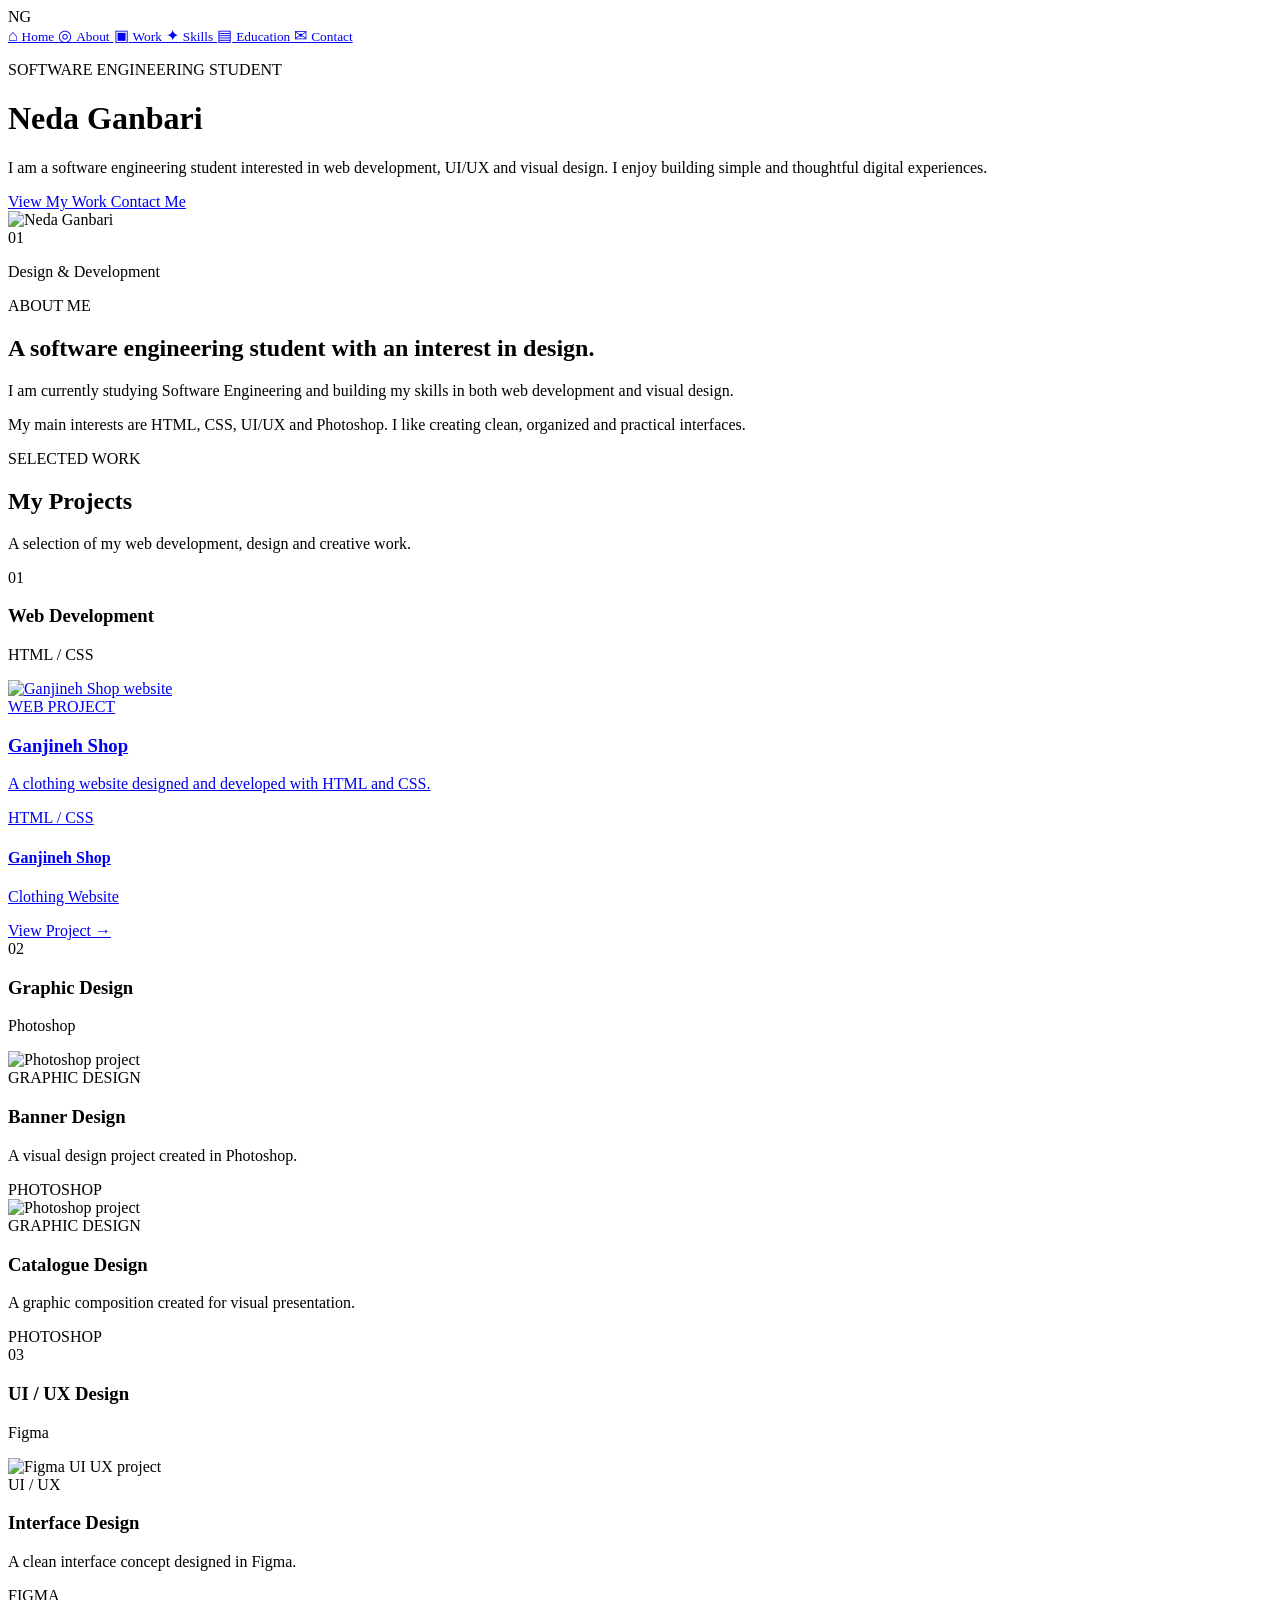
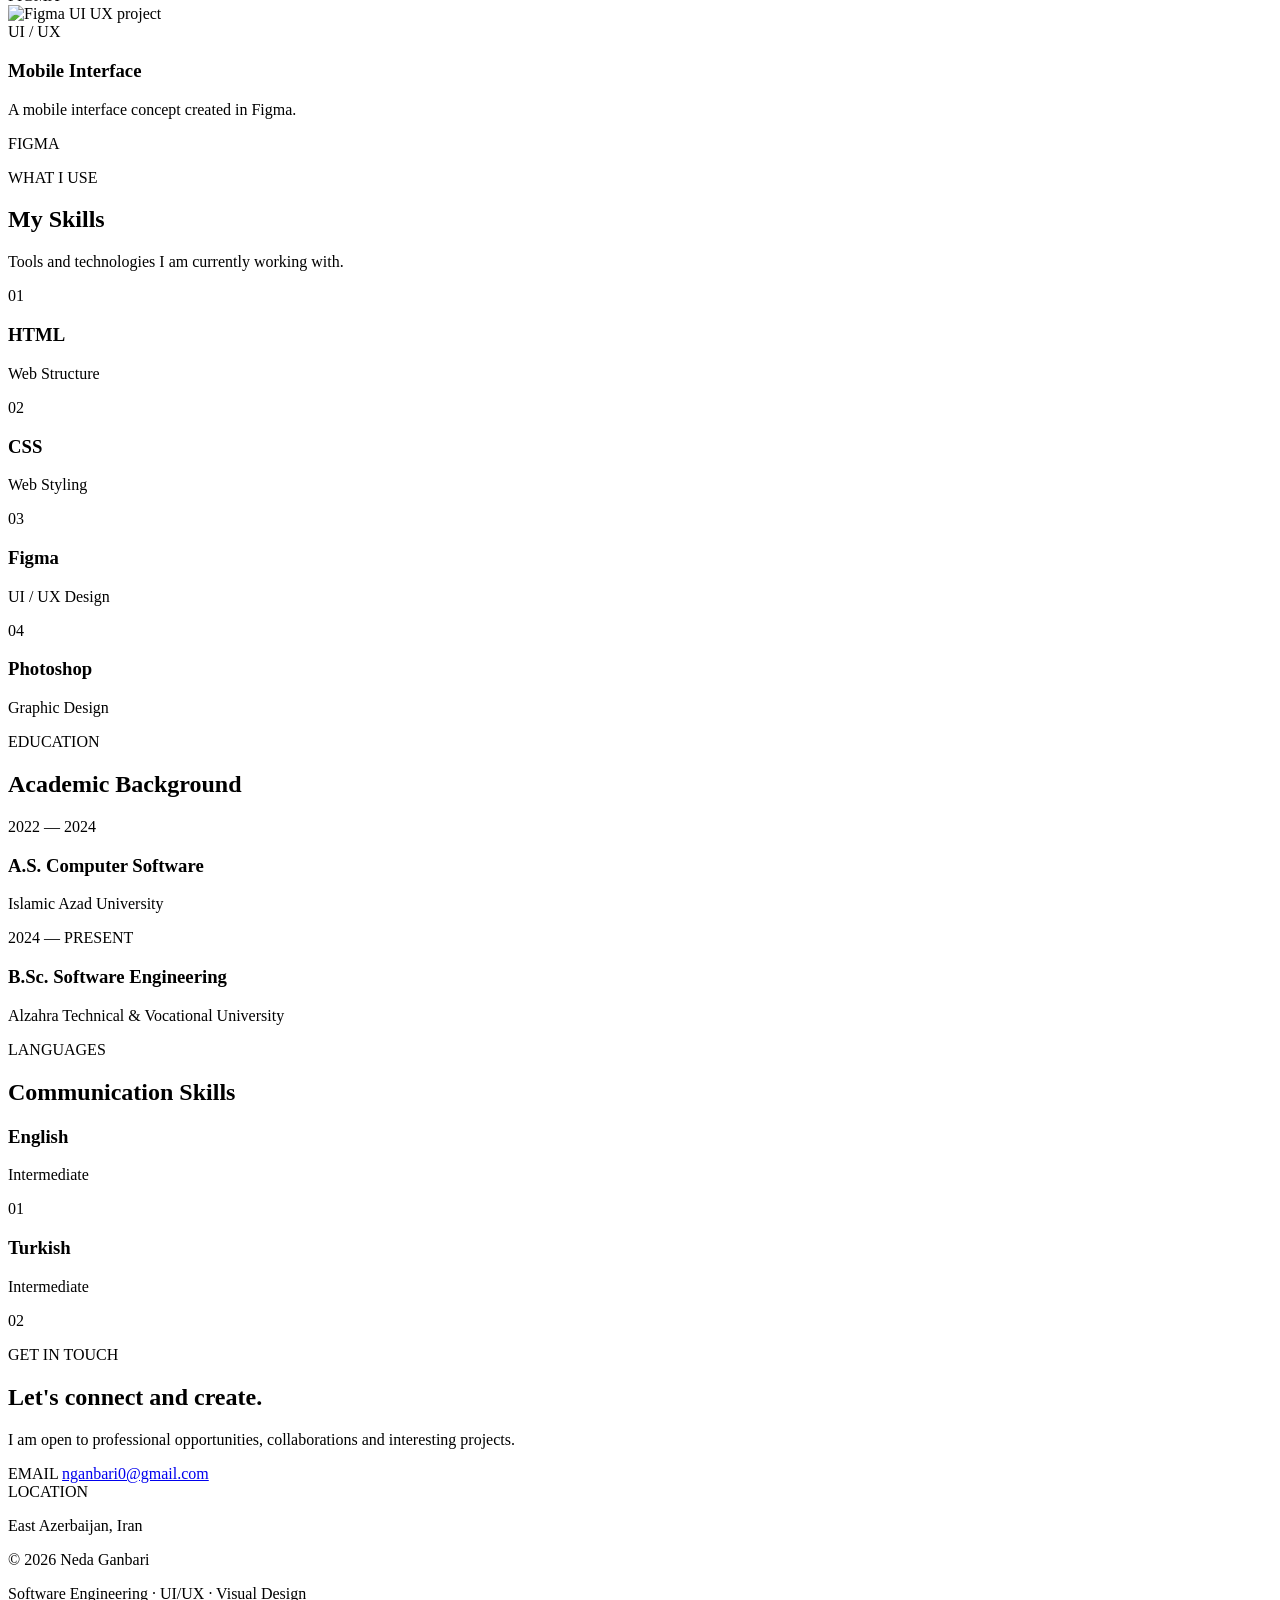
==== index.html @ 1ebd5921 "Add files via upload" ====
<!DOCTYPE html>
<html lang="en">

<head>
    <meta charset="UTF-8">
    <meta name="viewport" content="width=device-width, initial-scale=1.0">

    <title>Neda Ganbari | Portfolio</title>

    <link rel="stylesheet" href="../assets/css/style.css">
</head>


<body>


    <!-- SIDEBAR -->

    <div class="sidebar">

        <div class="logo">
            NG
        </div>

        <div class="sidebar-links">

            <a href="#home" class="side-link">
                <span>⌂</span>
                <small>Home</small>
            </a>

            <a href="#about" class="side-link">
                <span>◎</span>
                <small>About</small>
            </a>

            <a href="#work" class="side-link">
                <span>▣</span>
                <small>Work</small>
            </a>

            <a href="#skills" class="side-link">
                <span>✦</span>
                <small>Skills</small>
            </a>

            <a href="#education" class="side-link">
                <span>▤</span>
                <small>Education</small>
            </a>

            <a href="#contact" class="side-link">
                <span>✉</span>
                <small>Contact</small>
            </a>

        </div>

    </div>



    <!-- MAIN CONTAINER -->

    <div class="container">


        <!-- HOME -->

        <div class="home" id="home">

            <div class="home-text">

                <p class="eyebrow">
                    SOFTWARE ENGINEERING STUDENT
                </p>

                <h1>
                    Neda
                    <span>Ganbari</span>
                </h1>

                <p class="home-description">
                    I am a software engineering student interested
                    in web development, UI/UX and visual design.
                    I enjoy building simple and thoughtful digital
                    experiences.
                </p>

                <div class="home-buttons">

                    <a href="#work" class="button primary-button">
                        View My Work
                    </a>

                    <a href="#contact" class="button secondary-button">
                        Contact Me
                    </a>

                </div>

            </div>


            <div class="home-image">

                <div class="image-frame">

                    <img src="../assets/image/profile.jpg" alt="Neda Ganbari">

                </div>

                <div class="image-caption">
                    <span>01</span>
                    <p>Design & Development</p>
                </div>

            </div>

        </div>



        <!-- ABOUT -->

        <div class="about" id="about">

            <div class="small-title">
                ABOUT ME
            </div>

            <div class="about-content">

                <h2>
                    A software engineering student
                    with an interest in
                    <span>design.</span>
                </h2>

                <div class="about-text">

                    <p>
                        I am currently studying Software Engineering
                        and building my skills in both web development
                        and visual design.
                    </p>

                    <p>
                        My main interests are HTML, CSS, UI/UX
                        and Photoshop. I like creating clean,
                        organized and practical interfaces.
                    </p>

                </div>

            </div>

        </div>



        <!-- WORK -->

        <div class="work" id="work">

            <div class="section-heading">

                <div>
                    <p class="eyebrow">
                        SELECTED WORK
                    </p>

                    <h2>
                        My <span>Projects</span>
                    </h2>
                </div>

                <p class="heading-description">
                    A selection of my web development,
                    design and creative work.
                </p>

            </div>



            <!-- WEB DEVELOPMENT -->

            <div class="work-category">

                <div class="category-title">

                    <span>01</span>

                    <div>
                        <h3>Web Development</h3>
                        <p>HTML / CSS</p>
                    </div>

                </div>


                <div class="projects-grid">


                    <!-- GANJINEH -->

                    <a href="../assets/projects/Ganjine/html/Login.html" target="_blank" class="project-card featured-project">

                        <div class="project-image">

                            <img src="../assets/image/ganjineh.jpg" alt="Ganjineh Shop website">

                            <div class="project-hover">

                                <span class="project-number">
                                    WEB PROJECT
                                </span>

                                <h3>
                                    Ganjineh Shop
                                </h3>

                                <p>
                                    A clothing website designed
                                    and developed with HTML and CSS.
                                </p>

                                <span class="project-tools">
                                    HTML / CSS
                                </span>

                            </div>

                        </div>


                        <div class="project-bottom">

                            <div>

                                <h4>
                                    Ganjineh Shop
                                </h4>

                                <p>
                                    Clothing Website
                                </p>

                            </div>

                            <span class="view-project">
                                View Project →
                            </span>

                        </div>

                    </a>


                </div>

            </div>



            <!-- PHOTOSHOP -->

            <div class="work-category">

                <div class="category-title">

                    <span>02</span>

                    <div>
                        <h3>Graphic Design</h3>
                        <p>Photoshop</p>
                    </div>

                </div>


                <div class="projects-grid two-columns">


                    <!-- PHOTOSHOP PROJECT 1 -->

                    <div class="project-card">

                        <div class="project-image">

                            <img src="../assets/image/photoshop-1.jpg" alt="Photoshop project">

                            <div class="project-hover">

                                <span class="project-number">
                                    GRAPHIC DESIGN
                                </span>

                                <h3>
                                    Banner Design
                                </h3>

                                <p>
                                    A visual design project
                                    created in Photoshop.
                                </p>

                                <span class="project-tools">
                                    PHOTOSHOP
                                </span>

                            </div>

                        </div>

                    </div>



                    <!-- PHOTOSHOP PROJECT 2 -->

                    <div class="project-card">

                        <div class="project-image">

                            <img src="../assets/image/photoshop-2.jpg" alt="Photoshop project">

                            <div class="project-hover">

                                <span class="project-number">
                                    GRAPHIC DESIGN
                                </span>

                                <h3>
                                    Catalogue Design
                                </h3>

                                <p>
                                    A graphic composition
                                    created for visual presentation.
                                </p>

                                <span class="project-tools">
                                    PHOTOSHOP
                                </span>

                            </div>

                        </div>

                    </div>


                </div>

            </div>



            <!-- FIGMA -->

            <div class="work-category">

                <div class="category-title">

                    <span>03</span>

                    <div>
                        <h3>UI / UX Design</h3>
                        <p>Figma</p>
                    </div>

                </div>


                <div class="projects-grid two-columns">


                    <!-- FIGMA PROJECT 1 -->

                    <div class="project-card">

                        <div class="project-image">

                            <img src="../assets/image/figma-2.jpg" alt="Figma UI UX project">

                            <div class="project-hover">

                                <span class="project-number">
                                    UI / UX
                                </span>

                                <h3>
                                    Interface Design
                                </h3>

                                <p>
                                    A clean interface concept
                                    designed in Figma.
                                </p>

                                <span class="project-tools">
                                    FIGMA
                                </span>

                            </div>

                        </div>

                    </div>



                    <!-- FIGMA PROJECT 2 -->

                    <div class="project-card">

                        <div class="project-image">

                            <img src="../assets/image/figma-1.jpg" alt="Figma UI UX project">

                            <div class="project-hover">

                                <span class="project-number">
                                    UI / UX
                                </span>

                                <h3>
                                    Mobile Interface
                                </h3>

                                <p>
                                    A mobile interface concept
                                    created in Figma.
                                </p>

                                <span class="project-tools">
                                    FIGMA
                                </span>

                            </div>

                        </div>

                    </div>


                </div>

            </div>

        </div>



        <!-- SKILLS -->

        <div class="skills" id="skills">

            <div class="section-heading">

                <div>

                    <p class="eyebrow">
                        WHAT I USE
                    </p>

                    <h2>
                        My <span>Skills</span>
                    </h2>

                </div>

                <p class="heading-description">
                    Tools and technologies I am currently
                    working with.
                </p>

            </div>


            <div class="skills-list">

                <div class="skill-item">
                    <span>01</span>
                    <h3>HTML</h3>
                    <p>Web Structure</p>
                </div>

                <div class="skill-item">
                    <span>02</span>
                    <h3>CSS</h3>
                    <p>Web Styling</p>
                </div>

                <div class="skill-item">
                    <span>03</span>
                    <h3>Figma</h3>
                    <p>UI / UX Design</p>
                </div>

                <div class="skill-item">
                    <span>04</span>
                    <h3>Photoshop</h3>
                    <p>Graphic Design</p>
                </div>

            </div>

        </div>



        <!-- EDUCATION -->

        <div class="education" id="education">

            <div class="section-heading">

                <div>

                    <p class="eyebrow">
                        EDUCATION
                    </p>

                    <h2>
                        Academic <span>Background</span>
                    </h2>

                </div>

            </div>


            <div class="education-list">


                <div class="education-item">

                    <div class="education-year">
                        2022 — 2024
                    </div>

                    <div class="education-info">

                        <h3>
                            A.S. Computer Software
                        </h3>

                        <p>
                            Islamic Azad University
                        </p>

                    </div>

                </div>



                <div class="education-item">

                    <div class="education-year">
                        2024 — PRESENT
                    </div>

                    <div class="education-info">

                        <h3>
                            B.Sc. Software Engineering
                        </h3>

                        <p>
                            Alzahra Technical & Vocational University
                        </p>

                    </div>

                </div>


            </div>

        </div>



        <!-- LANGUAGES -->

        <div class="languages">

            <div class="section-heading">

                <div>

                    <p class="eyebrow">
                        LANGUAGES
                    </p>

                    <h2>
                        Communication <span>Skills</span>
                    </h2>

                </div>

            </div>


            <div class="language-list">

                <div class="language-item">

                    <div>
                        <h3>English</h3>
                        <p>Intermediate</p>
                    </div>

                    <span>01</span>

                </div>


                <div class="language-item">

                    <div>
                        <h3>Turkish</h3>
                        <p>Intermediate</p>
                    </div>

                    <span>02</span>

                </div>

            </div>

        </div>



        <!-- CONTACT -->

        <div class="contact" id="contact">

            <div class="contact-left">

                <p class="eyebrow">
                    GET IN TOUCH
                </p>

                <h2>
                    Let's connect and
                    <span>create.</span>
                </h2>

                <p>
                    I am open to professional opportunities,
                    collaborations and interesting projects.
                </p>

            </div>


            <div class="contact-right">

                <div class="contact-item">

                    <span>EMAIL</span>

                    <a href="mailto:nganbari0@gmail.com">
                        nganbari0@gmail.com
                    </a>

                </div>


                <div class="contact-item">

                    <span>LOCATION</span>

                    <p>
                        East Azerbaijan, Iran
                    </p>

                </div>

            </div>

        </div>



        <!-- FOOTER -->

        <div class="footer">

            <p>
                © 2026 Neda Ganbari
            </p>

            <p>
                Software Engineering · UI/UX · Visual Design
            </p>

        </div>


    </div>


</body>

</html>
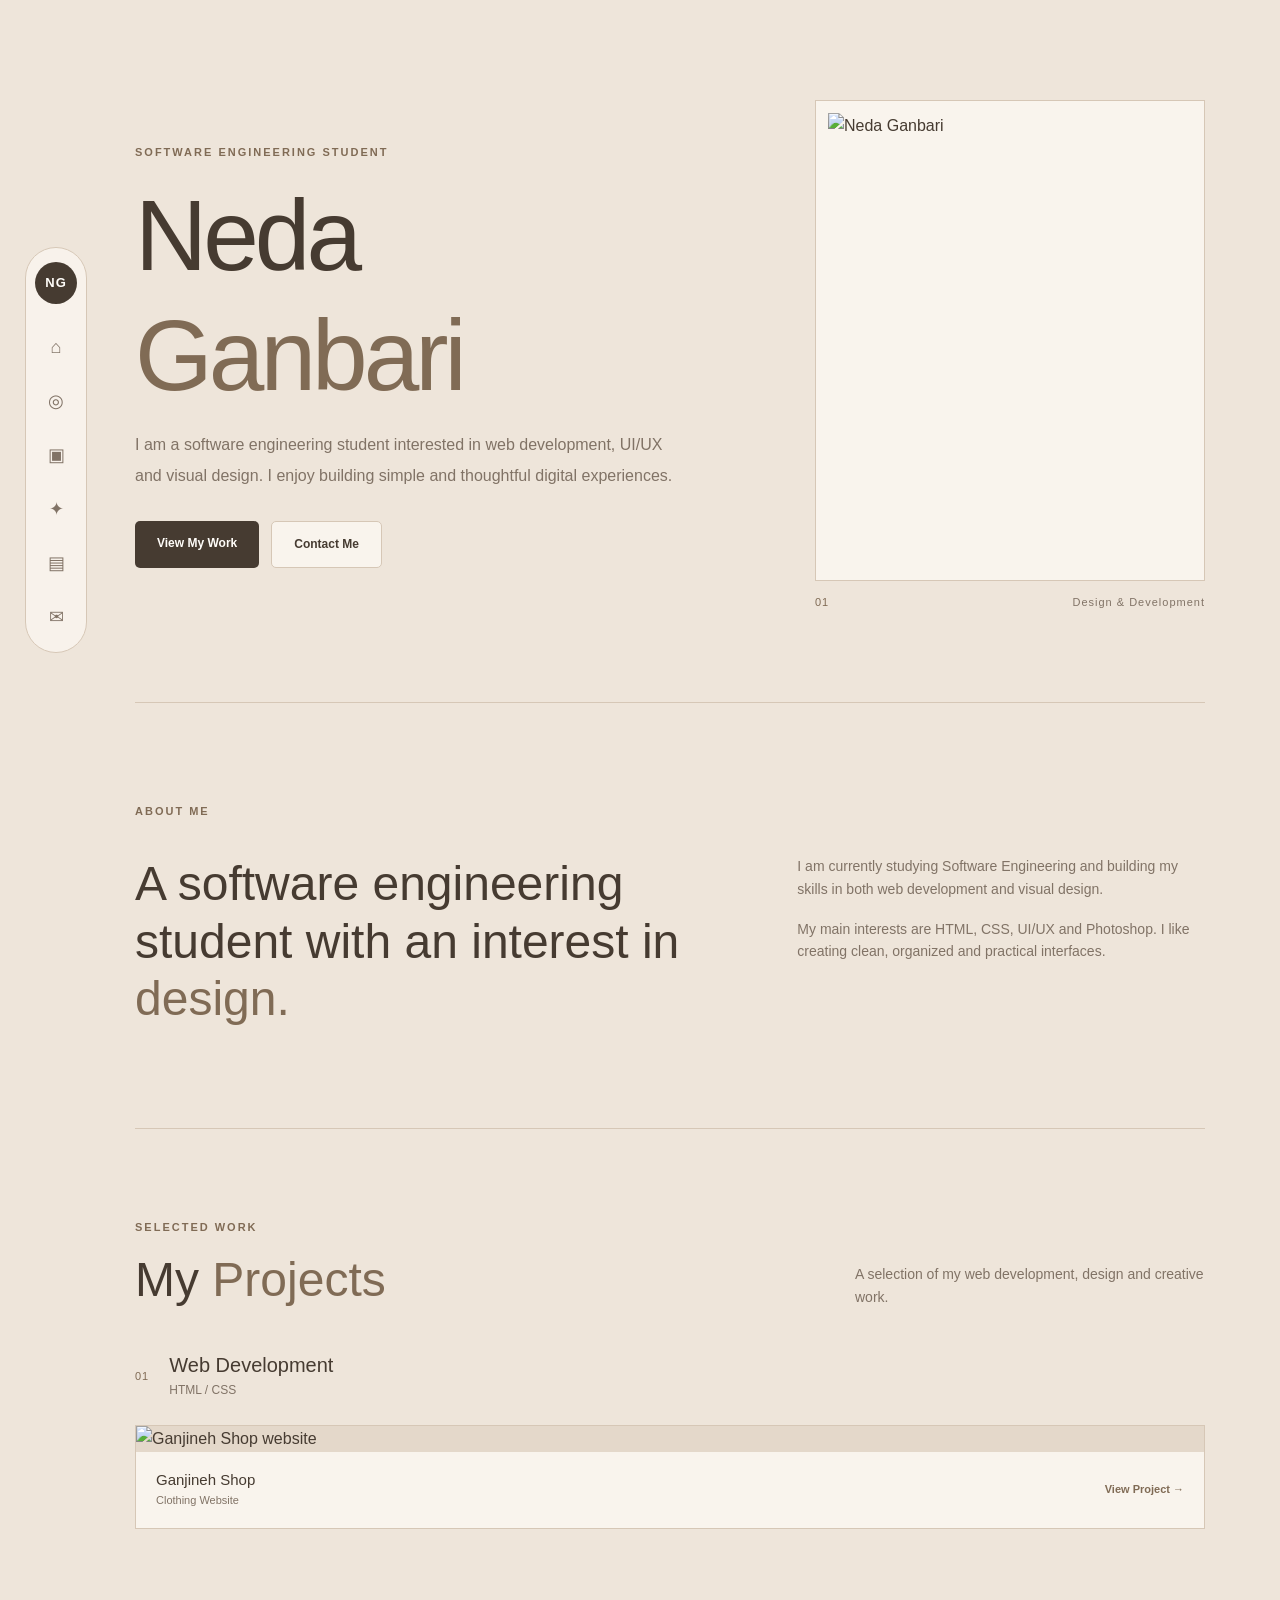
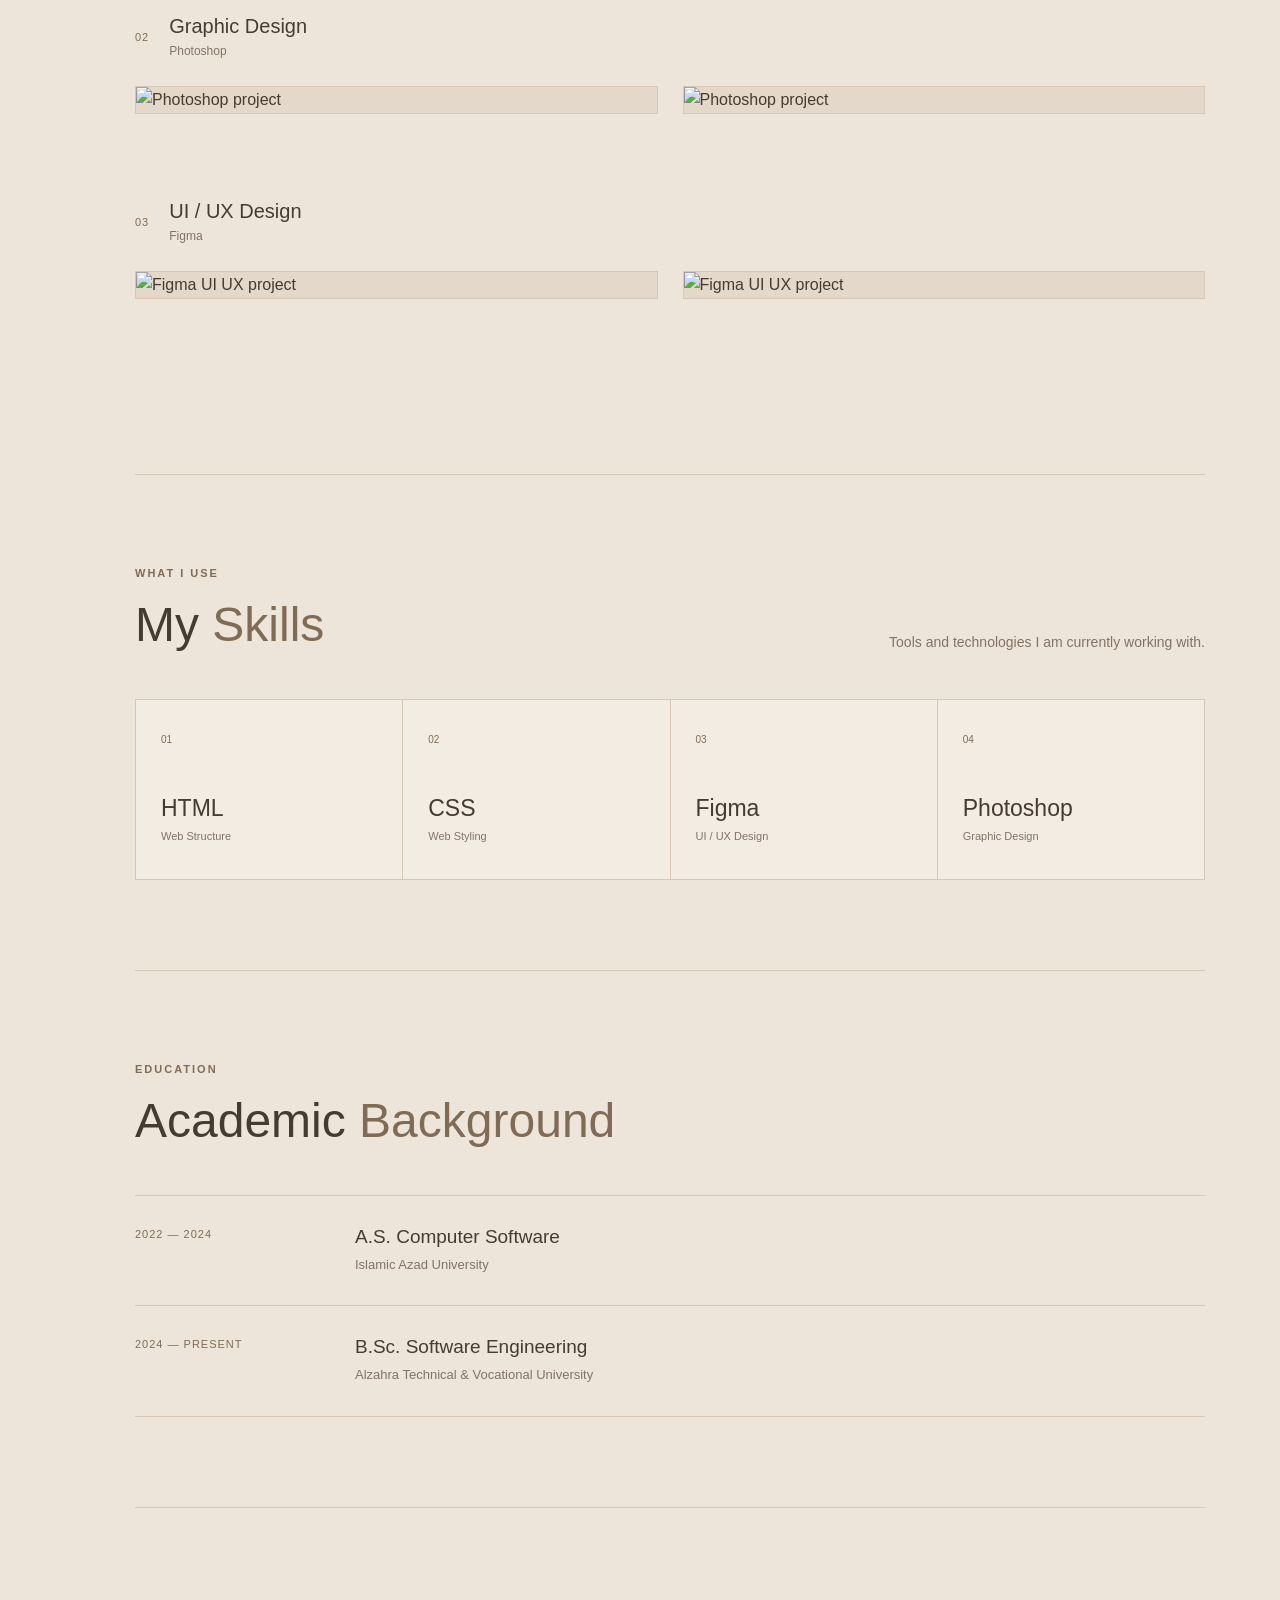
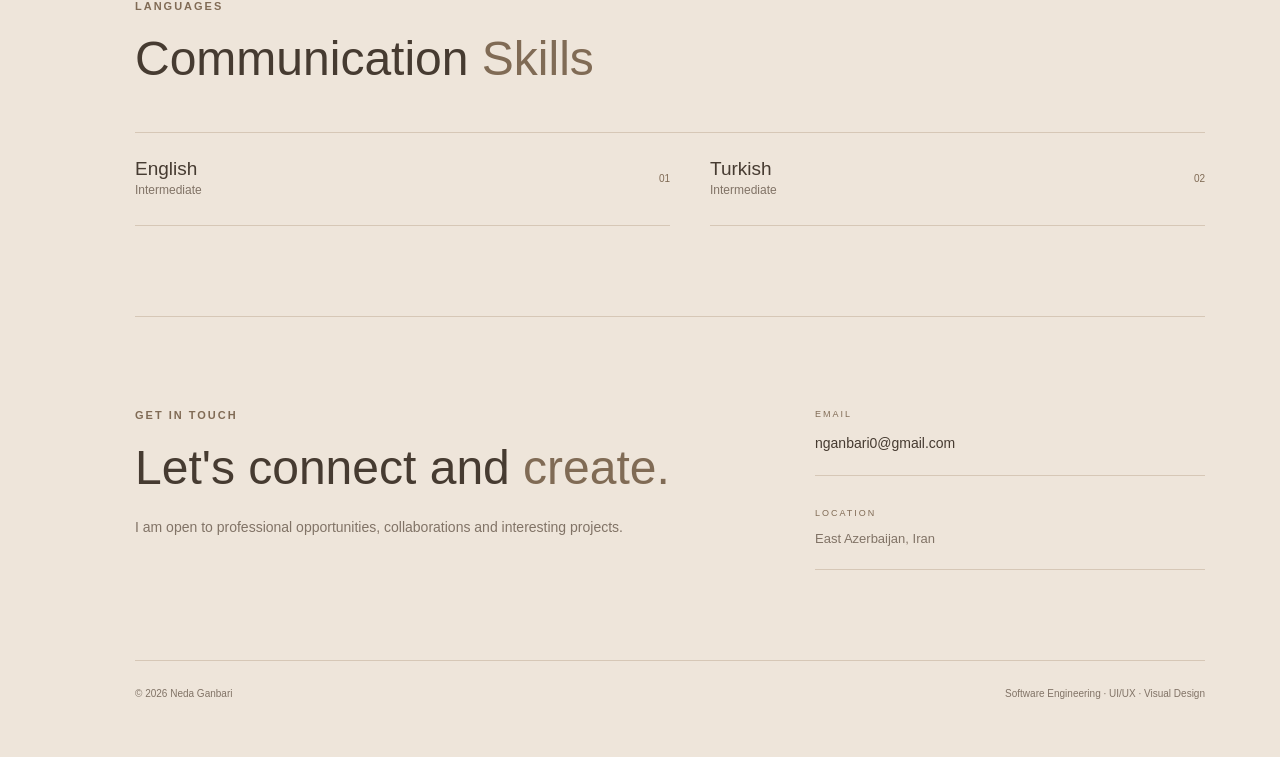
==== commit c08d9401: "Update index.html" ====
--- a/index.html
+++ b/index.html
@@ -7,7 +7,7 @@
 
     <title>Neda Ganbari | Portfolio</title>
 
-    <link rel="stylesheet" href="../assets/css/style.css">
+    <link rel="stylesheet" href="style.css">
 </head>
 
 
@@ -709,4 +709,4 @@
 
 </body>
 
-</html>+</html>
--- a/style.css
+++ b/style.css
@@ -0,0 +1,1601 @@
+/* =========================================
+   RESET
+========================================= */
+
+* {
+    margin: 0;
+    padding: 0;
+    box-sizing: border-box;
+}
+
+
+html {
+    scroll-behavior: smooth;
+}
+
+
+body {
+    background: #eee5da;
+    color: #463b31;
+    font-family: Arial, Helvetica, sans-serif;
+    line-height: 1.6;
+}
+
+
+img {
+    max-width: 100%;
+    display: block;
+}
+
+
+a {
+    text-decoration: none;
+    color: inherit;
+}
+
+
+/* =========================================
+   VARIABLES
+========================================= */
+
+:root {
+
+    --background: #eee5da;
+
+    --background-light: #f7f1e9;
+
+    --card: #f9f4ed;
+
+    --card-dark: #e4d8ca;
+
+    --border: #d6c7b6;
+
+    --text: #463b31;
+
+    --text-light: #817366;
+
+    --accent: #a58d73;
+
+    --accent-dark: #806b55;
+
+    --white: #fffdf9;
+
+}
+
+
+/* =========================================
+   SIDEBAR
+========================================= */
+
+.sidebar {
+
+    position: fixed;
+
+    left: 25px;
+    top: 50%;
+
+    transform: translateY(-50%);
+
+    width: 62px;
+
+    padding: 14px 8px;
+
+    background: rgba(249, 244, 237, 0.92);
+
+    border: 1px solid var(--border);
+
+    border-radius: 32px;
+
+    z-index: 1000;
+
+    display: flex;
+    flex-direction: column;
+    align-items: center;
+
+    gap: 22px;
+
+}
+
+
+.logo {
+
+    width: 42px;
+    height: 42px;
+
+    border-radius: 50%;
+
+    background: var(--text);
+
+    color: var(--white);
+
+    display: flex;
+    align-items: center;
+    justify-content: center;
+
+    font-size: 13px;
+    font-weight: bold;
+
+    letter-spacing: 1px;
+}
+
+
+.sidebar-links {
+
+    display: flex;
+
+    flex-direction: column;
+
+    align-items: center;
+
+    gap: 12px;
+
+}
+
+
+.side-link {
+
+    width: 42px;
+    height: 42px;
+
+    border-radius: 50%;
+
+    display: flex;
+
+    align-items: center;
+    justify-content: center;
+
+    position: relative;
+
+    color: var(--text-light);
+
+    transition:
+        background 0.25s ease,
+        color 0.25s ease,
+        transform 0.25s ease;
+
+}
+
+
+.side-link span {
+
+    font-size: 18px;
+
+}
+
+
+.side-link small {
+
+    position: absolute;
+
+    left: 55px;
+
+    background: var(--text);
+
+    color: var(--white);
+
+    padding: 5px 9px;
+
+    border-radius: 5px;
+
+    font-size: 10px;
+
+    opacity: 0;
+
+    visibility: hidden;
+
+    transform: translateX(-5px);
+
+    transition: 0.25s ease;
+
+    white-space: nowrap;
+
+}
+
+
+.side-link:hover {
+
+    background: var(--text);
+
+    color: var(--white);
+
+    transform: translateY(-2px);
+
+}
+
+
+.side-link:hover small {
+
+    opacity: 1;
+
+    visibility: visible;
+
+    transform: translateX(0);
+
+}
+
+
+/* =========================================
+   MAIN CONTAINER
+========================================= */
+
+.container {
+
+    width: min(1180px, calc(100% - 150px));
+
+    margin-left: 110px;
+    margin-right: auto;
+
+    padding: 50px 30px 30px;
+
+}
+
+
+/* =========================================
+   COMMON
+========================================= */
+
+.eyebrow {
+
+    color: var(--accent-dark);
+
+    font-size: 11px;
+
+    font-weight: bold;
+
+    letter-spacing: 2px;
+
+    margin-bottom: 14px;
+
+}
+
+
+.small-title {
+
+    color: var(--accent-dark);
+
+    font-size: 11px;
+
+    font-weight: bold;
+
+    letter-spacing: 2px;
+
+}
+
+
+h1,
+h2,
+h3,
+h4 {
+
+    line-height: 1.2;
+
+}
+
+
+h2 {
+
+    font-size: clamp(30px, 4vw, 48px);
+
+    font-weight: 500;
+
+}
+
+
+h2 span {
+
+    color: var(--accent-dark);
+
+}
+
+
+.section-heading {
+
+    display: flex;
+
+    justify-content: space-between;
+
+    align-items: end;
+
+    gap: 40px;
+
+    margin-bottom: 45px;
+
+}
+
+
+.heading-description {
+
+    max-width: 350px;
+
+    color: var(--text-light);
+
+    font-size: 14px;
+
+}
+
+
+/* =========================================
+   HOME
+========================================= */
+
+.home {
+
+    min-height: 650px;
+
+    display: grid;
+
+    grid-template-columns: 1.15fr 0.85fr;
+
+    align-items: center;
+
+    gap: 70px;
+
+    padding: 50px 0 90px;
+
+}
+
+
+.home-text {
+
+    max-width: 650px;
+
+}
+
+
+.home h1 {
+
+    font-size: clamp(55px, 8vw, 100px);
+
+    font-weight: 500;
+
+    letter-spacing: -4px;
+
+    margin-bottom: 15px;
+
+}
+
+
+.home h1 span {
+
+    display: block;
+
+    color: var(--accent-dark);
+
+}
+
+
+.home-description {
+
+    max-width: 540px;
+
+    color: var(--text-light);
+
+    font-size: 16px;
+
+    line-height: 1.9;
+
+    margin-bottom: 30px;
+
+}
+
+
+.home-buttons {
+
+    display: flex;
+
+    gap: 12px;
+
+    flex-wrap: wrap;
+
+}
+
+
+.button {
+
+    padding: 13px 22px;
+
+    border-radius: 5px;
+
+    font-size: 12px;
+
+    font-weight: bold;
+
+    transition: 0.25s ease;
+
+}
+
+
+.primary-button {
+
+    background: var(--text);
+
+    color: var(--white);
+
+}
+
+
+.secondary-button {
+
+    border: 1px solid var(--border);
+
+    background: var(--card);
+
+    color: var(--text);
+
+}
+
+
+.primary-button:hover {
+
+    background: var(--accent-dark);
+
+    transform: translateY(-2px);
+
+}
+
+
+.secondary-button:hover {
+
+    border-color: var(--accent);
+
+    transform: translateY(-2px);
+
+}
+
+
+/* =========================================
+   HOME IMAGE
+========================================= */
+
+.home-image {
+
+    width: 100%;
+
+    max-width: 390px;
+
+    justify-self: end;
+
+}
+
+
+.image-frame {
+
+    background: var(--card);
+
+    border: 1px solid var(--border);
+
+    padding: 12px;
+
+}
+
+
+.image-frame img {
+
+    width: 100%;
+
+    aspect-ratio: 4 / 5;
+
+    object-fit: cover;
+
+}
+
+
+.image-caption {
+
+    display: flex;
+
+    justify-content: space-between;
+
+    align-items: center;
+
+    padding-top: 13px;
+
+    color: var(--text-light);
+
+    font-size: 11px;
+
+    letter-spacing: 1px;
+
+}
+
+
+.image-caption span {
+
+    color: var(--accent-dark);
+
+}
+
+
+/* =========================================
+   ABOUT
+========================================= */
+
+.about {
+
+    padding: 100px 0;
+
+    border-top: 1px solid var(--border);
+
+}
+
+
+.about-content {
+
+    display: grid;
+
+    grid-template-columns: 1fr 0.7fr;
+
+    gap: 80px;
+
+    margin-top: 35px;
+
+}
+
+
+.about-content h2 {
+
+    max-width: 700px;
+
+}
+
+
+.about-text {
+
+    max-width: 430px;
+
+    color: var(--text-light);
+
+    font-size: 14px;
+
+}
+
+
+.about-text p + p {
+
+    margin-top: 18px;
+
+}
+
+
+/* =========================================
+   WORK
+========================================= */
+
+.work {
+
+    padding: 90px 0;
+
+    border-top: 1px solid var(--border);
+
+}
+
+
+.work-category {
+
+    margin-bottom: 85px;
+
+}
+
+
+.category-title {
+
+    display: flex;
+
+    align-items: center;
+
+    gap: 20px;
+
+    margin-bottom: 25px;
+
+}
+
+
+.category-title > span {
+
+    font-size: 11px;
+
+    color: var(--accent-dark);
+
+    letter-spacing: 1px;
+
+}
+
+
+.category-title h3 {
+
+    font-size: 20px;
+
+    font-weight: 500;
+
+}
+
+
+.category-title p {
+
+    color: var(--text-light);
+
+    font-size: 12px;
+
+    margin-top: 4px;
+
+}
+
+
+/* =========================================
+   PROJECT GRID
+========================================= */
+
+.projects-grid {
+
+    display: grid;
+
+    grid-template-columns: 1fr;
+
+    gap: 25px;
+
+}
+
+
+.projects-grid.two-columns {
+
+    grid-template-columns: repeat(2, 1fr);
+
+}
+
+
+/* =========================================
+   PROJECT CARD
+========================================= */
+
+.project-card {
+
+    display: block;
+
+    background: var(--card);
+
+    border: 1px solid var(--border);
+
+    overflow: hidden;
+
+    cursor: pointer;
+
+}
+
+
+.project-image {
+
+    position: relative;
+
+    overflow: hidden;
+
+    background: var(--card-dark);
+
+}
+
+
+.project-image img {
+
+    width: 100%;
+
+    /* aspect-ratio: 16 / 9; */
+
+    object-fit: cover;
+
+    transition: transform 0.45s ease;
+
+}
+
+
+/* =========================================
+   PROJECT HOVER
+========================================= */
+
+.project-hover {
+
+    position: absolute;
+
+    inset: 0;
+
+    background: rgba(61, 51, 42, 0.91);
+
+    color: var(--white);
+
+    padding: 28px;
+
+    display: flex;
+
+    flex-direction: column;
+
+    justify-content: flex-end;
+
+    opacity: 0;
+
+    transition: opacity 0.3s ease;
+
+}
+
+
+.project-card:hover .project-hover {
+
+    opacity: 1;
+
+}
+
+
+.project-card:hover .project-image img {
+
+    transform: scale(1.03);
+
+}
+
+
+.project-number {
+
+    font-size: 9px;
+
+    letter-spacing: 2px;
+
+    color: #d8c8b6;
+
+    margin-bottom: 10px;
+
+}
+
+
+.project-hover h3 {
+
+    font-size: 24px;
+
+    font-weight: 500;
+
+    margin-bottom: 8px;
+
+}
+
+
+.project-hover p {
+
+    max-width: 450px;
+
+    color: #e5ddd3;
+
+    font-size: 12px;
+
+    line-height: 1.7;
+
+    margin-bottom: 15px;
+
+}
+
+
+.project-tools {
+
+    font-size: 10px;
+
+    letter-spacing: 1.5px;
+
+    color: #d8c8b6;
+
+}
+
+
+/* =========================================
+   PROJECT BOTTOM
+========================================= */
+
+.project-bottom {
+
+    min-height: 76px;
+
+    display: flex;
+
+    justify-content: space-between;
+
+    align-items: center;
+
+    gap: 20px;
+
+    padding: 17px 20px;
+
+}
+
+
+.project-bottom h4 {
+
+    font-size: 15px;
+
+    font-weight: 500;
+
+}
+
+
+.project-bottom p {
+
+    color: var(--text-light);
+
+    font-size: 11px;
+
+    margin-top: 3px;
+
+}
+
+
+.view-project {
+
+    color: var(--accent-dark);
+
+    font-size: 11px;
+
+    font-weight: bold;
+
+    white-space: nowrap;
+
+    transition: 0.25s ease;
+
+}
+
+
+.featured-project:hover .view-project {
+
+    color: var(--text);
+
+}
+
+
+/* =========================================
+   SKILLS
+========================================= */
+
+.skills {
+
+    padding: 90px 0;
+
+    border-top: 1px solid var(--border);
+
+}
+
+
+.skills-list {
+
+    display: grid;
+
+    grid-template-columns: repeat(4, 1fr);
+
+    border-top: 1px solid var(--border);
+
+    border-left: 1px solid var(--border);
+
+}
+
+
+.skill-item {
+
+    min-height: 180px;
+
+    padding: 25px;
+
+    border-right: 1px solid var(--border);
+
+    border-bottom: 1px solid var(--border);
+
+    background: rgba(249, 244, 237, 0.45);
+
+    transition: 0.25s ease;
+
+}
+
+
+.skill-item:hover {
+
+    background: var(--card);
+
+}
+
+
+.skill-item > span {
+
+    color: var(--accent-dark);
+
+    font-size: 10px;
+
+}
+
+
+.skill-item h3 {
+
+    font-size: 23px;
+
+    font-weight: 500;
+
+    margin-top: 45px;
+
+}
+
+
+.skill-item p {
+
+    color: var(--text-light);
+
+    font-size: 11px;
+
+    margin-top: 5px;
+
+}
+
+
+/* =========================================
+   EDUCATION
+========================================= */
+
+.education {
+
+    padding: 90px 0;
+
+    border-top: 1px solid var(--border);
+
+}
+
+
+.education-list {
+
+    border-top: 1px solid var(--border);
+
+}
+
+
+.education-item {
+
+    display: grid;
+
+    grid-template-columns: 180px 1fr;
+
+    gap: 40px;
+
+    padding: 30px 0;
+
+    border-bottom: 1px solid var(--border);
+
+}
+
+
+.education-year {
+
+    color: var(--accent-dark);
+
+    font-size: 11px;
+
+    letter-spacing: 1px;
+
+}
+
+
+.education-info h3 {
+
+    font-size: 19px;
+
+    font-weight: 500;
+
+}
+
+
+.education-info p {
+
+    color: var(--text-light);
+
+    font-size: 13px;
+
+    margin-top: 6px;
+
+}
+
+
+/* =========================================
+   LANGUAGES
+========================================= */
+
+.languages {
+
+    padding: 90px 0;
+
+    border-top: 1px solid var(--border);
+
+}
+
+
+.language-list {
+
+    display: grid;
+
+    grid-template-columns: repeat(2, 1fr);
+
+    border-top: 1px solid var(--border);
+
+}
+
+
+.language-item {
+
+    display: flex;
+
+    justify-content: space-between;
+
+    align-items: center;
+
+    padding: 25px 0;
+
+    border-bottom: 1px solid var(--border);
+
+}
+
+
+.language-item + .language-item {
+
+    margin-left: 40px;
+
+}
+
+
+.language-item h3 {
+
+    font-size: 19px;
+
+    font-weight: 500;
+
+}
+
+
+.language-item p {
+
+    color: var(--text-light);
+
+    font-size: 12px;
+
+}
+
+
+.language-item > span {
+
+    color: var(--accent-dark);
+
+    font-size: 10px;
+
+}
+
+
+/* =========================================
+   CONTACT
+========================================= */
+
+.contact {
+
+    padding: 90px 0;
+
+    border-top: 1px solid var(--border);
+
+    display: grid;
+
+    grid-template-columns: 1fr 0.65fr;
+
+    gap: 80px;
+
+}
+
+
+.contact-left h2 {
+
+    max-width: 600px;
+
+    margin-bottom: 20px;
+
+}
+
+
+.contact-left > p:last-child {
+
+    max-width: 500px;
+
+    color: var(--text-light);
+
+    font-size: 14px;
+
+}
+
+
+.contact-right {
+
+    display: flex;
+
+    flex-direction: column;
+
+    justify-content: center;
+
+    gap: 30px;
+
+}
+
+
+.contact-item {
+
+    padding-bottom: 20px;
+
+    border-bottom: 1px solid var(--border);
+
+}
+
+
+.contact-item > span {
+
+    display: block;
+
+    color: var(--accent-dark);
+
+    font-size: 9px;
+
+    letter-spacing: 2px;
+
+    margin-bottom: 8px;
+
+}
+
+
+.contact-item a {
+
+    font-size: 14px;
+
+    transition: 0.25s ease;
+
+}
+
+
+.contact-item a:hover {
+
+    color: var(--accent-dark);
+
+}
+
+
+.contact-item p {
+
+    color: var(--text-light);
+
+    font-size: 13px;
+
+}
+
+
+/* =========================================
+   FOOTER
+========================================= */
+
+.footer {
+
+    border-top: 1px solid var(--border);
+
+    padding: 25px 0;
+
+    display: flex;
+
+    justify-content: space-between;
+
+    gap: 20px;
+
+    color: var(--text-light);
+
+    font-size: 10px;
+
+}
+
+
+/* =========================================
+   LARGE SCREENS
+========================================= */
+
+@media (min-width: 1400px) {
+
+    .container {
+
+        width: min(1250px, calc(100% - 210px));
+
+        margin-left: 145px;
+
+        padding-top: 60px;
+
+    }
+
+}
+
+
+/* =========================================
+   LAPTOP / NORMAL MONITOR
+========================================= */
+
+@media (max-width: 1399px) and (min-width: 901px) {
+
+    .container {
+
+        width: calc(100% - 150px);
+
+        margin-left: 105px;
+
+    }
+
+
+    .home {
+
+        gap: 45px;
+
+    }
+
+}
+
+
+/* =========================================
+   TABLET / SMALL LAPTOP
+========================================= */
+
+@media (max-width: 900px) and (min-width: 751px) {
+
+    .sidebar {
+
+        left: 15px;
+
+    }
+
+
+    .container {
+
+        width: calc(100% - 105px);
+
+        margin-left: 85px;
+
+        padding-left: 15px;
+
+        padding-right: 15px;
+
+    }
+
+
+    .home {
+
+        grid-template-columns: 1fr 0.75fr;
+
+        gap: 30px;
+
+    }
+
+
+    .home h1 {
+
+        font-size: 60px;
+
+    }
+
+
+    .about-content {
+
+        grid-template-columns: 1fr;
+
+        gap: 30px;
+
+    }
+
+
+    .skills-list {
+
+        grid-template-columns: repeat(2, 1fr);
+
+    }
+
+
+    .contact {
+
+        grid-template-columns: 1fr;
+
+        gap: 40px;
+
+    }
+
+}
+
+
+/* =========================================
+   MOBILE
+========================================= */
+
+@media (max-width: 750px) {
+
+    body {
+
+        padding-bottom: 85px;
+
+    }
+
+
+    .sidebar {
+
+        position: fixed;
+
+        top: auto;
+
+        bottom: 15px;
+
+        left: 50%;
+
+        transform: translateX(-50%);
+
+        width: auto;
+
+        height: 60px;
+
+        padding: 8px 12px;
+
+        flex-direction: row;
+
+        border-radius: 32px;
+
+    }
+
+
+    .logo {
+
+        display: none;
+
+    }
+
+
+    .sidebar-links {
+
+        flex-direction: row;
+
+        gap: 4px;
+
+    }
+
+
+    .side-link {
+
+        width: 42px;
+
+        height: 42px;
+
+    }
+
+
+    .side-link small {
+
+        display: none;
+
+    }
+
+
+    .container {
+
+        width: 100%;
+
+        margin: 0;
+
+        padding: 25px 20px;
+
+    }
+
+
+    .home {
+
+        min-height: auto;
+
+        grid-template-columns: 1fr;
+
+        padding: 50px 0 80px;
+
+        gap: 45px;
+
+    }
+
+
+    .home h1 {
+
+        font-size: clamp(50px, 16vw, 75px);
+
+        letter-spacing: -3px;
+
+    }
+
+
+    .home-description {
+
+        font-size: 14px;
+
+    }
+
+
+    .home-image {
+
+        justify-self: center;
+
+        max-width: 350px;
+
+    }
+
+
+    .section-heading {
+
+        flex-direction: column;
+
+        align-items: flex-start;
+
+        gap: 15px;
+
+    }
+
+
+    .about-content {
+
+        grid-template-columns: 1fr;
+
+        gap: 30px;
+
+    }
+
+
+    .projects-grid.two-columns {
+
+        grid-template-columns: 1fr;
+
+    }
+
+
+    .skills-list {
+
+        grid-template-columns: repeat(2, 1fr);
+
+    }
+
+
+    .education-item {
+
+        grid-template-columns: 1fr;
+
+        gap: 10px;
+
+    }
+
+
+    .language-list {
+
+        grid-template-columns: 1fr;
+
+    }
+
+
+    .language-item + .language-item {
+
+        margin-left: 0;
+
+    }
+
+
+    .contact {
+
+        grid-template-columns: 1fr;
+
+        gap: 40px;
+
+    }
+
+
+    .footer {
+
+        flex-direction: column;
+
+        gap: 8px;
+
+    }
+
+}
+
+
+/* =========================================
+   SMALL MOBILE
+========================================= */
+
+@media (max-width: 500px) {
+
+    .container {
+
+        padding-left: 16px;
+
+        padding-right: 16px;
+
+    }
+
+
+    .home {
+
+        padding-top: 35px;
+
+    }
+
+
+    .home h1 {
+
+        font-size: 52px;
+
+    }
+
+
+    .home-buttons {
+
+        flex-direction: column;
+
+        align-items: stretch;
+
+    }
+
+
+    .button {
+
+        text-align: center;
+
+    }
+
+
+    .skills-list {
+
+        grid-template-columns: 1fr;
+
+    }
+
+
+    .skill-item {
+
+        min-height: 140px;
+
+    }
+
+
+    .skill-item h3 {
+
+        margin-top: 30px;
+
+    }
+
+
+    .project-hover {
+
+        padding: 20px;
+
+    }
+
+
+    .project-hover h3 {
+
+        font-size: 19px;
+
+    }
+
+
+    .project-hover p {
+
+        font-size: 11px;
+
+    }
+
+
+    .project-bottom {
+
+        align-items: flex-start;
+
+        flex-direction: column;
+
+        gap: 8px;
+
+    }
+
+
+    .contact-left h2 {
+
+        font-size: 34px;
+
+    }
+
+}
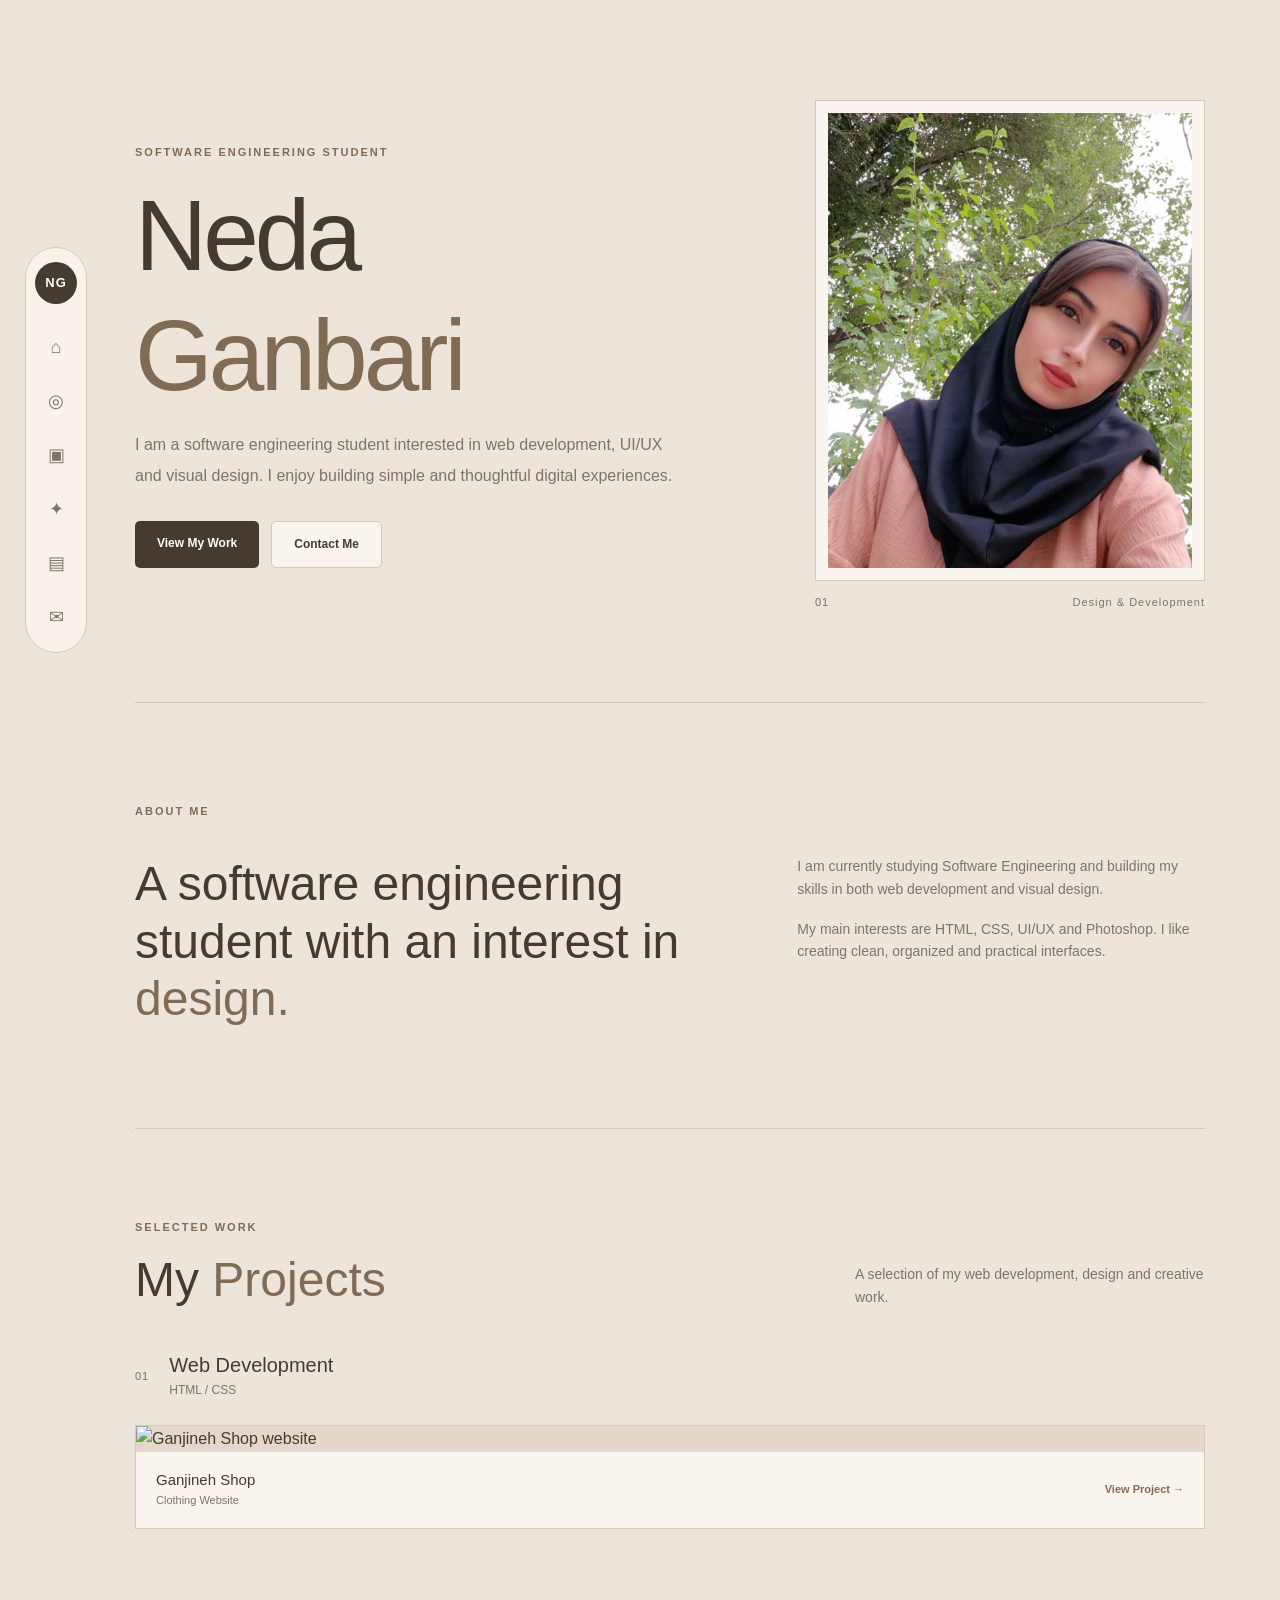
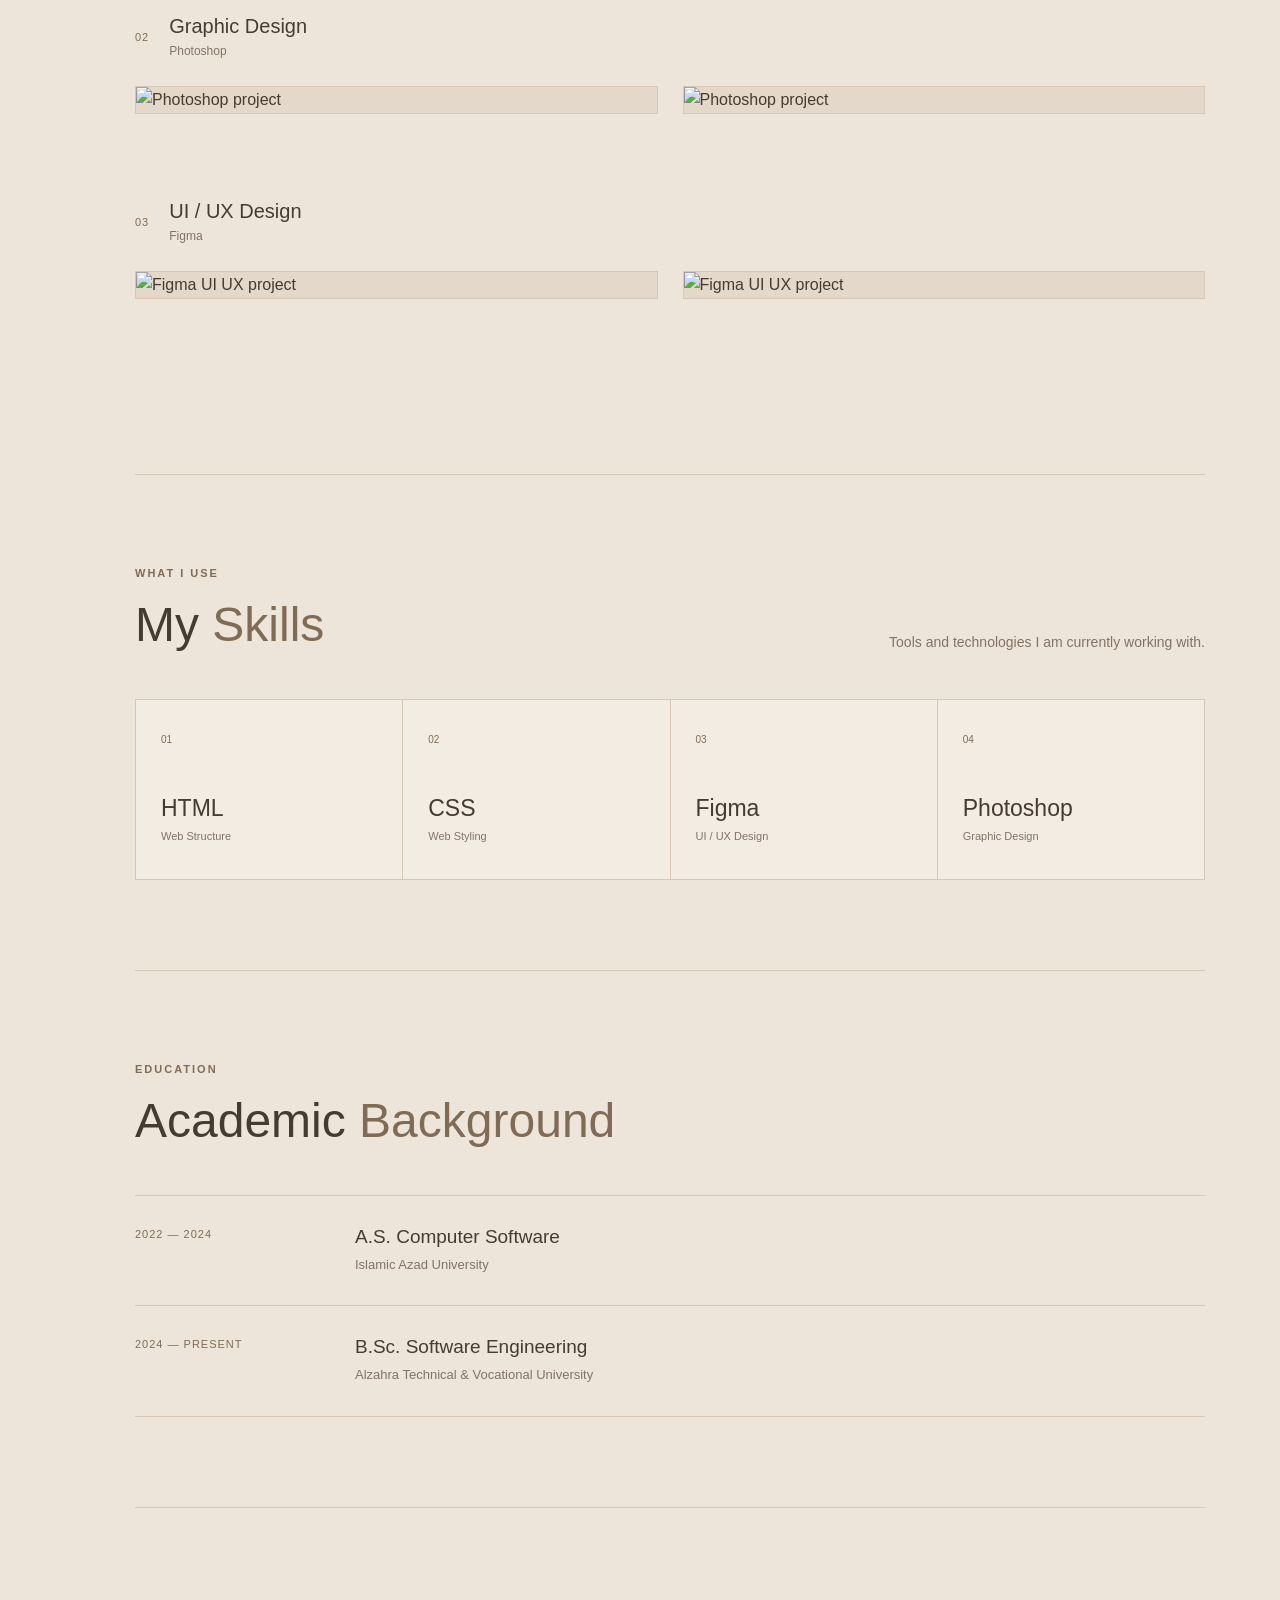
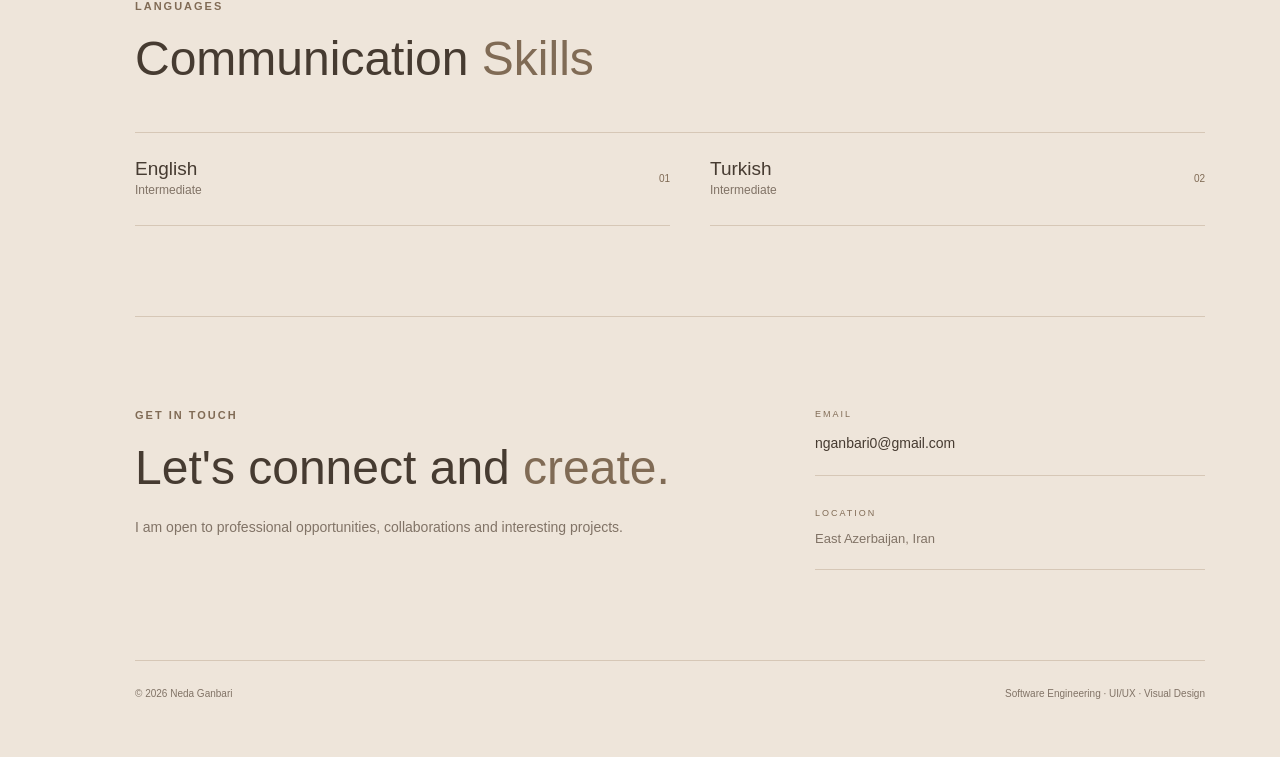
==== commit 605c2ffc: "Update index.html" ====
--- a/index.html
+++ b/index.html
@@ -106,7 +106,7 @@
 
                 <div class="image-frame">
 
-                    <img src="../assets/image/profile.jpg" alt="Neda Ganbari">
+                    <img src="profile.jpg" alt="Neda Ganbari">
 
                 </div>
 
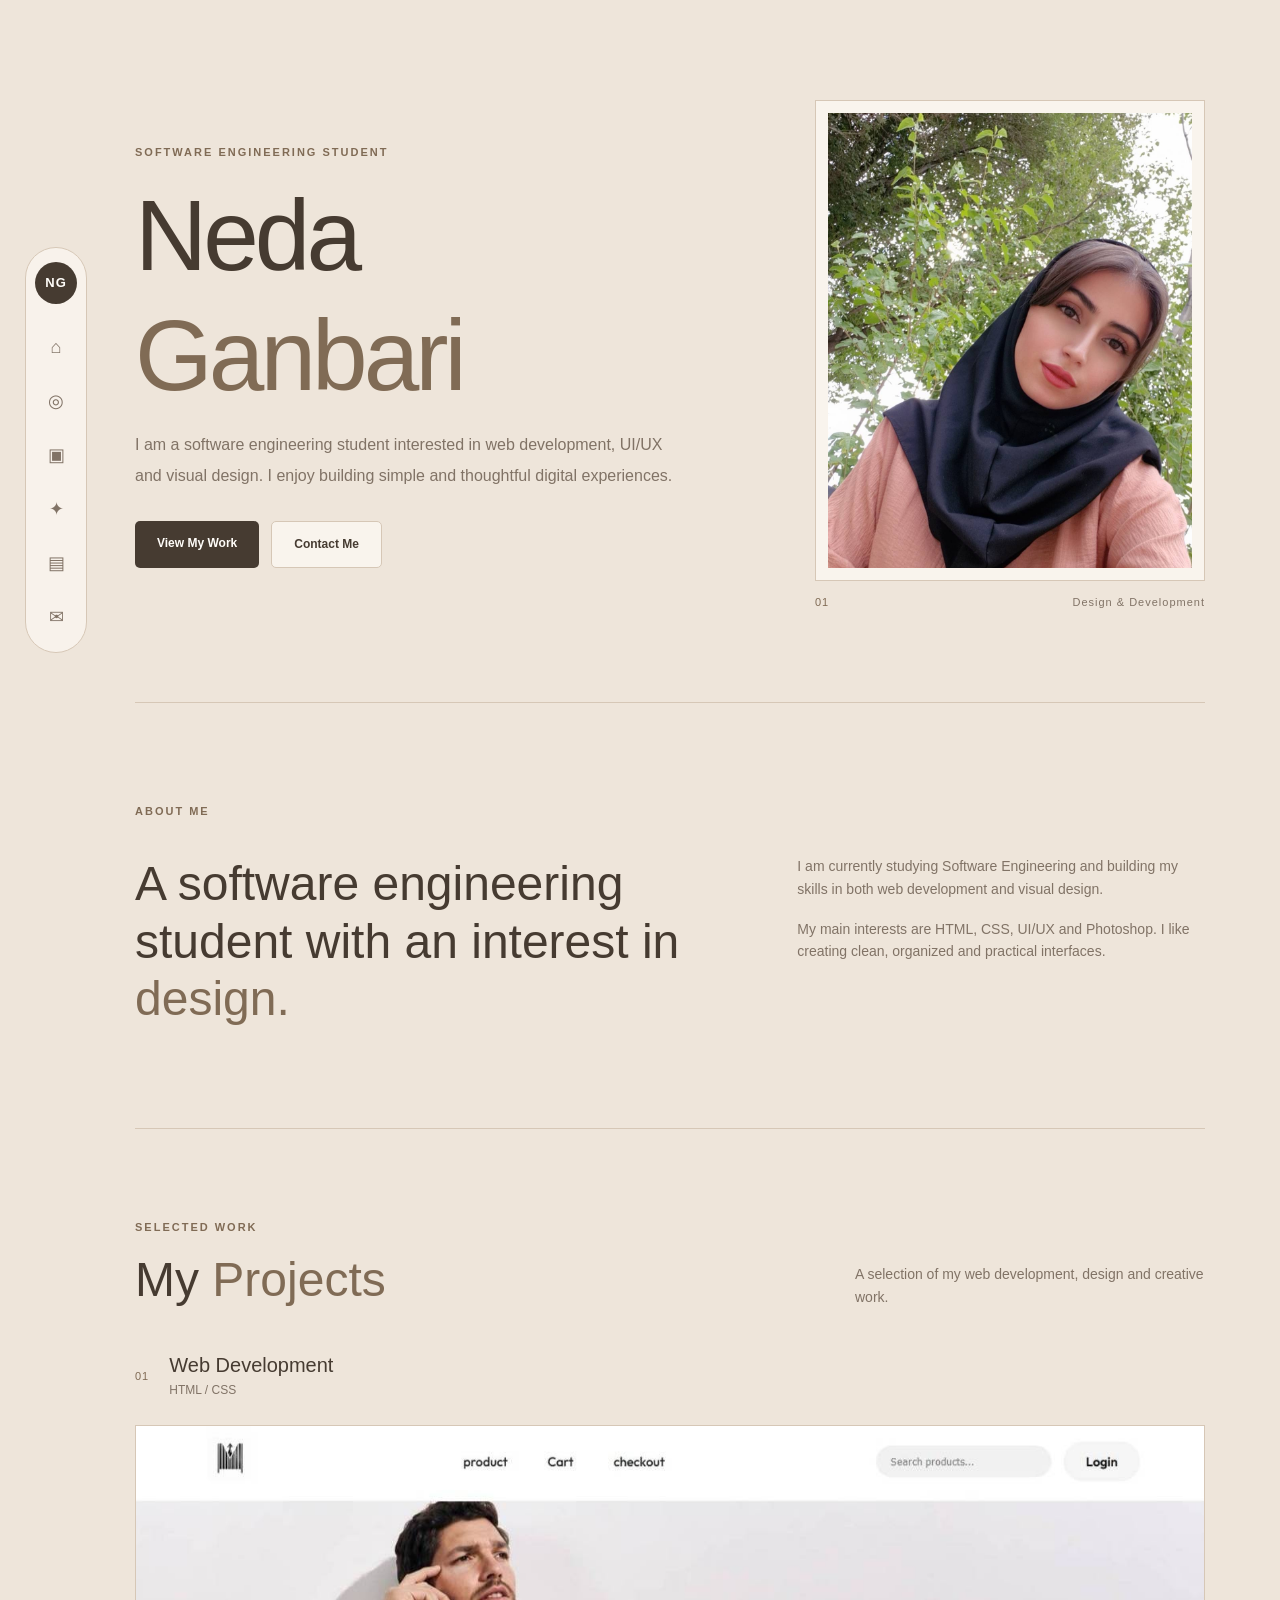
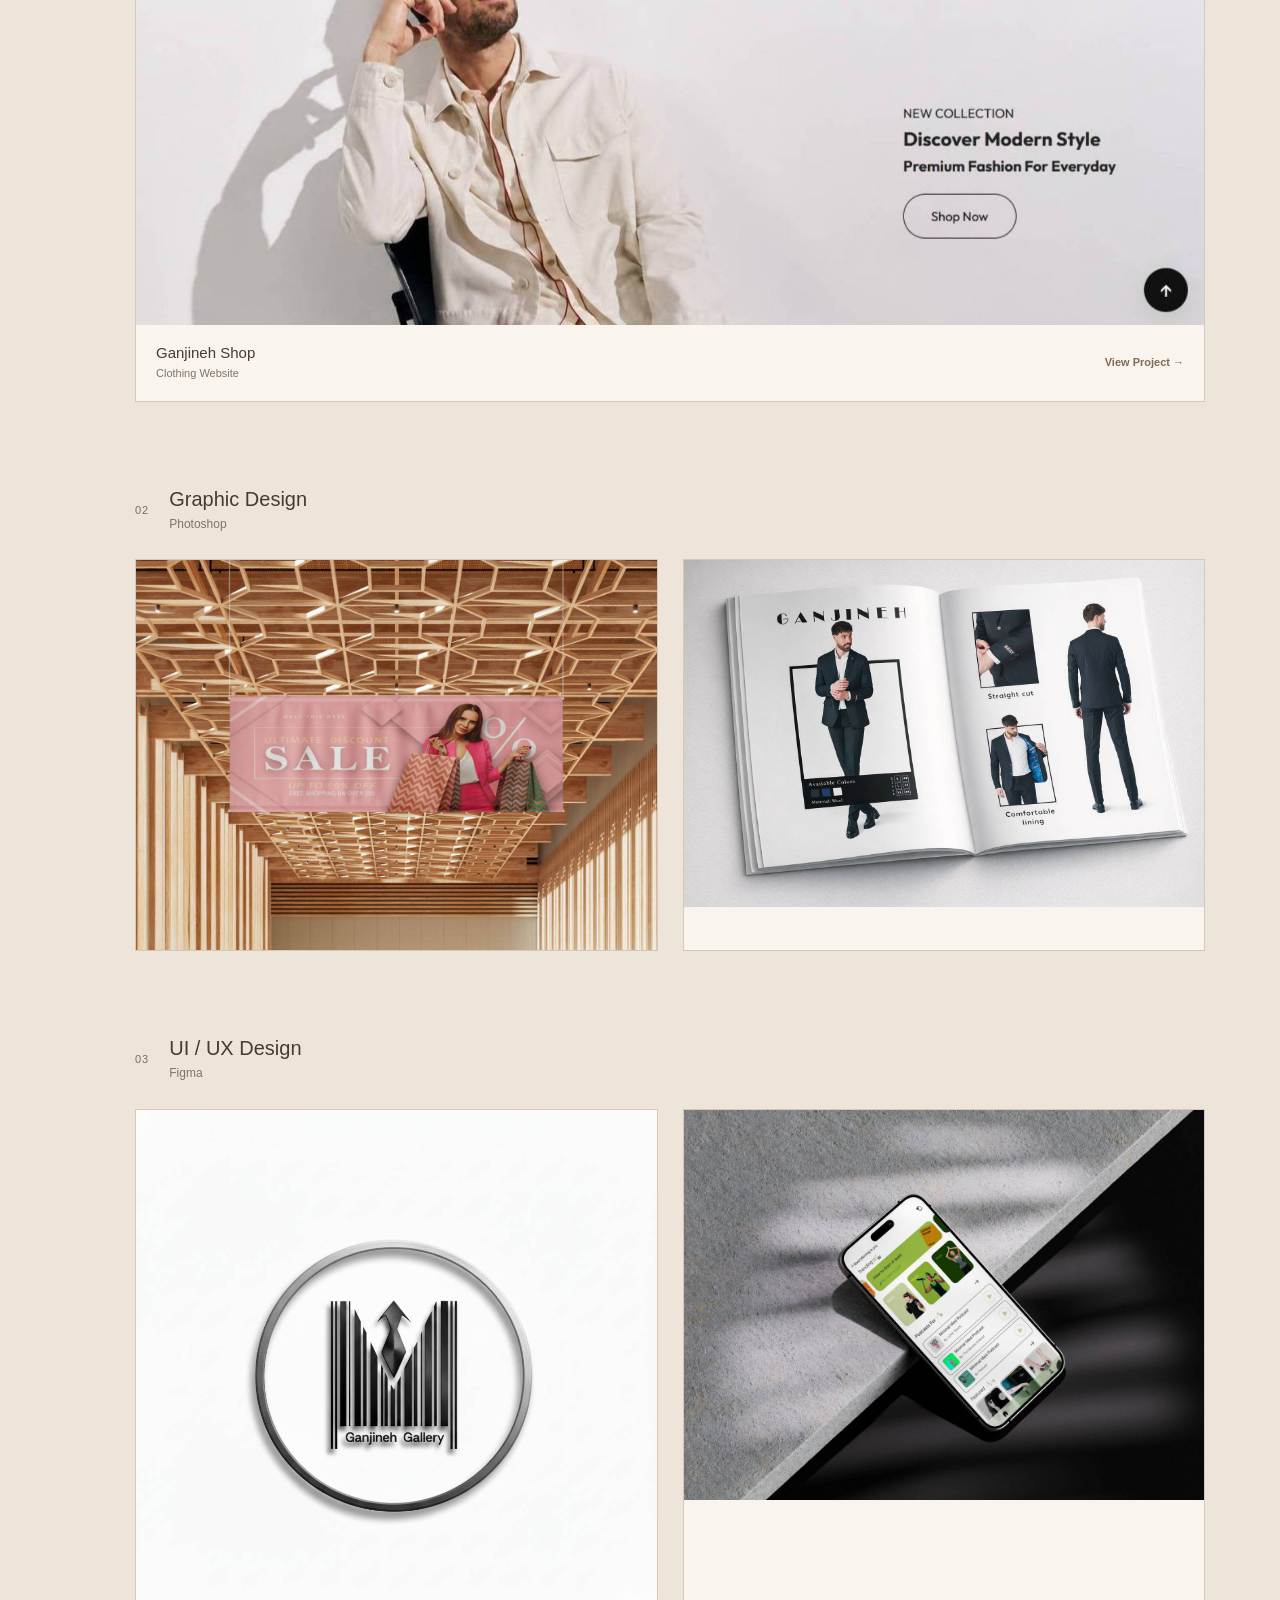
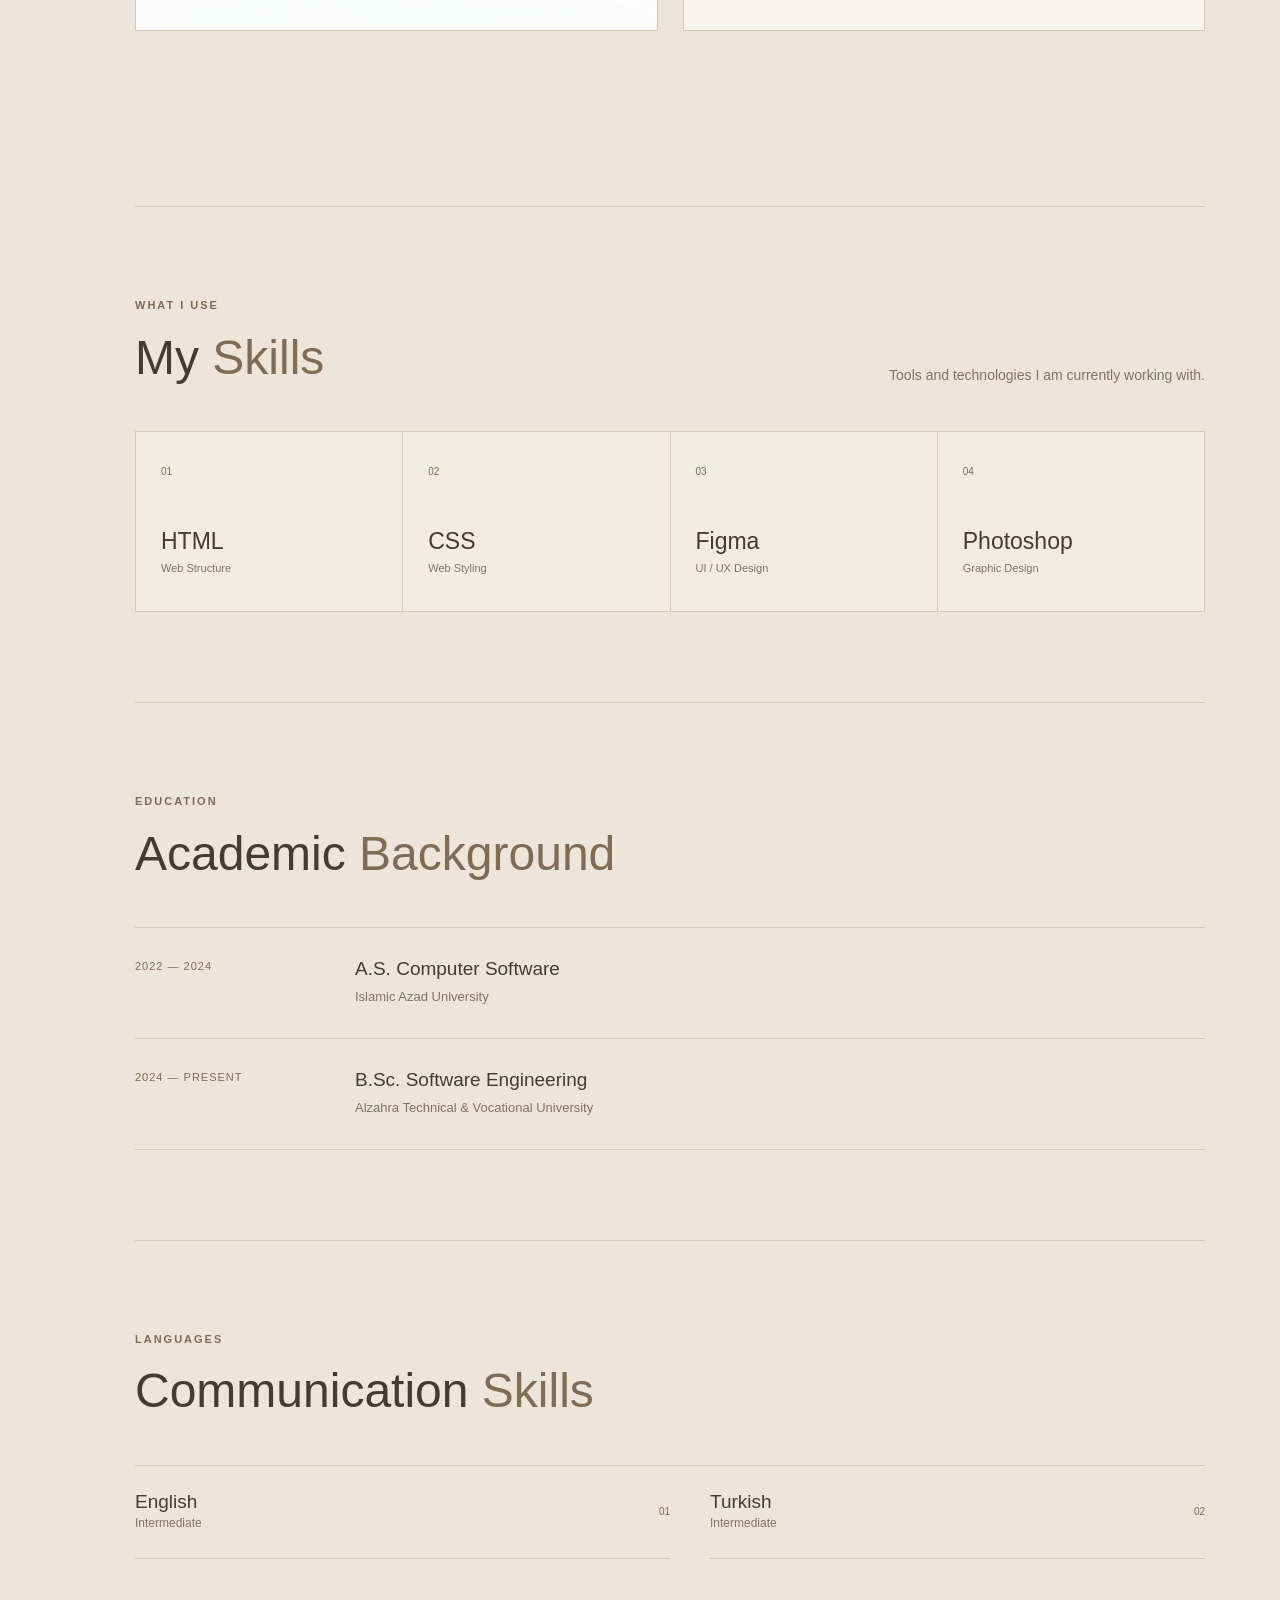
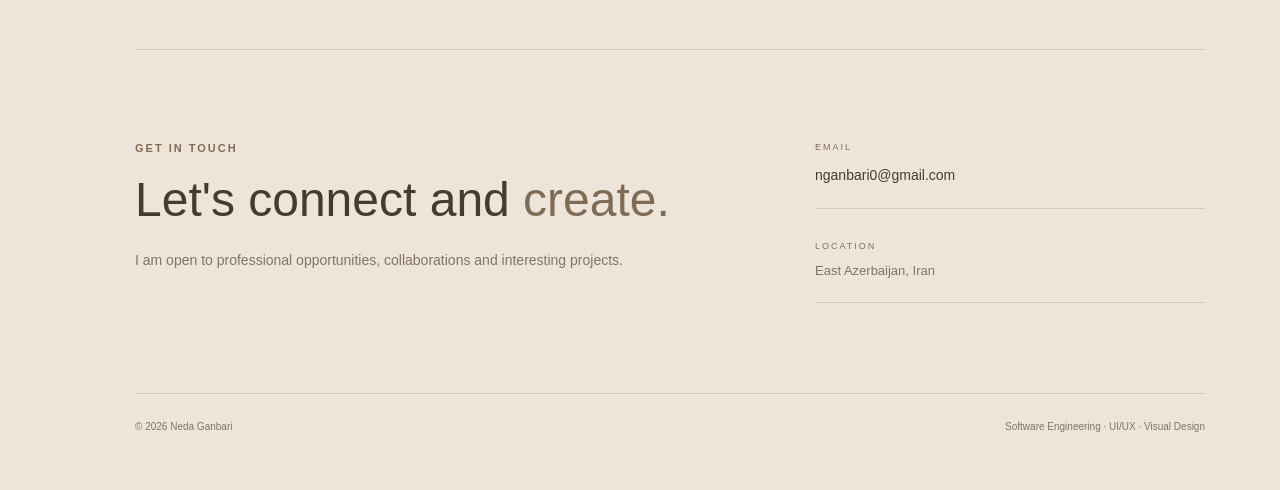
==== commit 41063c7b: "Update index.html" ====
--- a/index.html
+++ b/index.html
@@ -209,7 +209,7 @@
 
                         <div class="project-image">
 
-                            <img src="../assets/image/ganjineh.jpg" alt="Ganjineh Shop website">
+                            <img src="ganjineh.jpg" alt="Ganjineh Shop website">
 
                             <div class="project-hover">
 
@@ -289,7 +289,7 @@
 
                         <div class="project-image">
 
-                            <img src="../assets/image/photoshop-1.jpg" alt="Photoshop project">
+                            <img src="photoshop-1.jpg" alt="Photoshop project">
 
                             <div class="project-hover">
 
@@ -324,7 +324,7 @@
 
                         <div class="project-image">
 
-                            <img src="../assets/image/photoshop-2.jpg" alt="Photoshop project">
+                            <img src="photoshop-2.jpg" alt="Photoshop project">
 
                             <div class="project-hover">
 
@@ -383,7 +383,7 @@
 
                         <div class="project-image">
 
-                            <img src="../assets/image/figma-2.jpg" alt="Figma UI UX project">
+                            <img src="figma-2.jpg" alt="Figma UI UX project">
 
                             <div class="project-hover">
 
@@ -418,7 +418,7 @@
 
                         <div class="project-image">
 
-                            <img src="../assets/image/figma-1.jpg" alt="Figma UI UX project">
+                            <img src="figma-1.jpg" alt="Figma UI UX project">
 
                             <div class="project-hover">
 
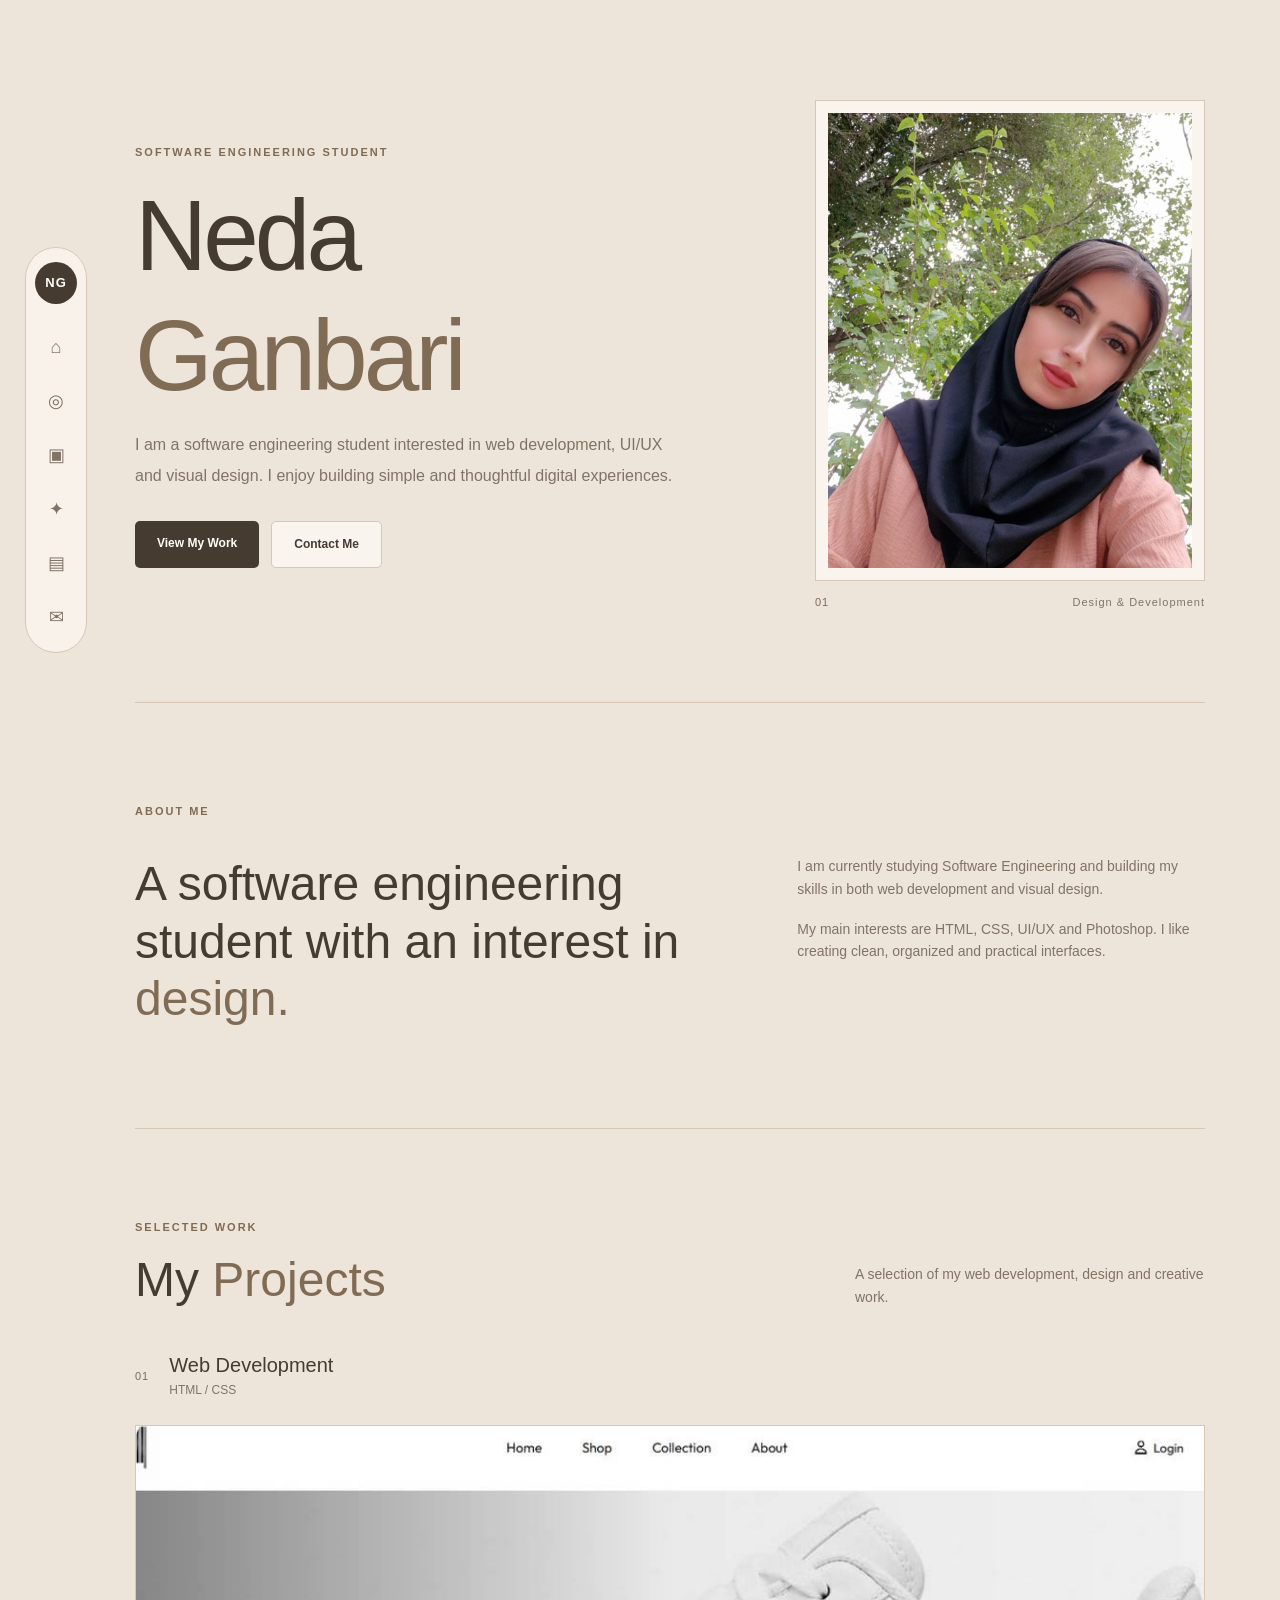
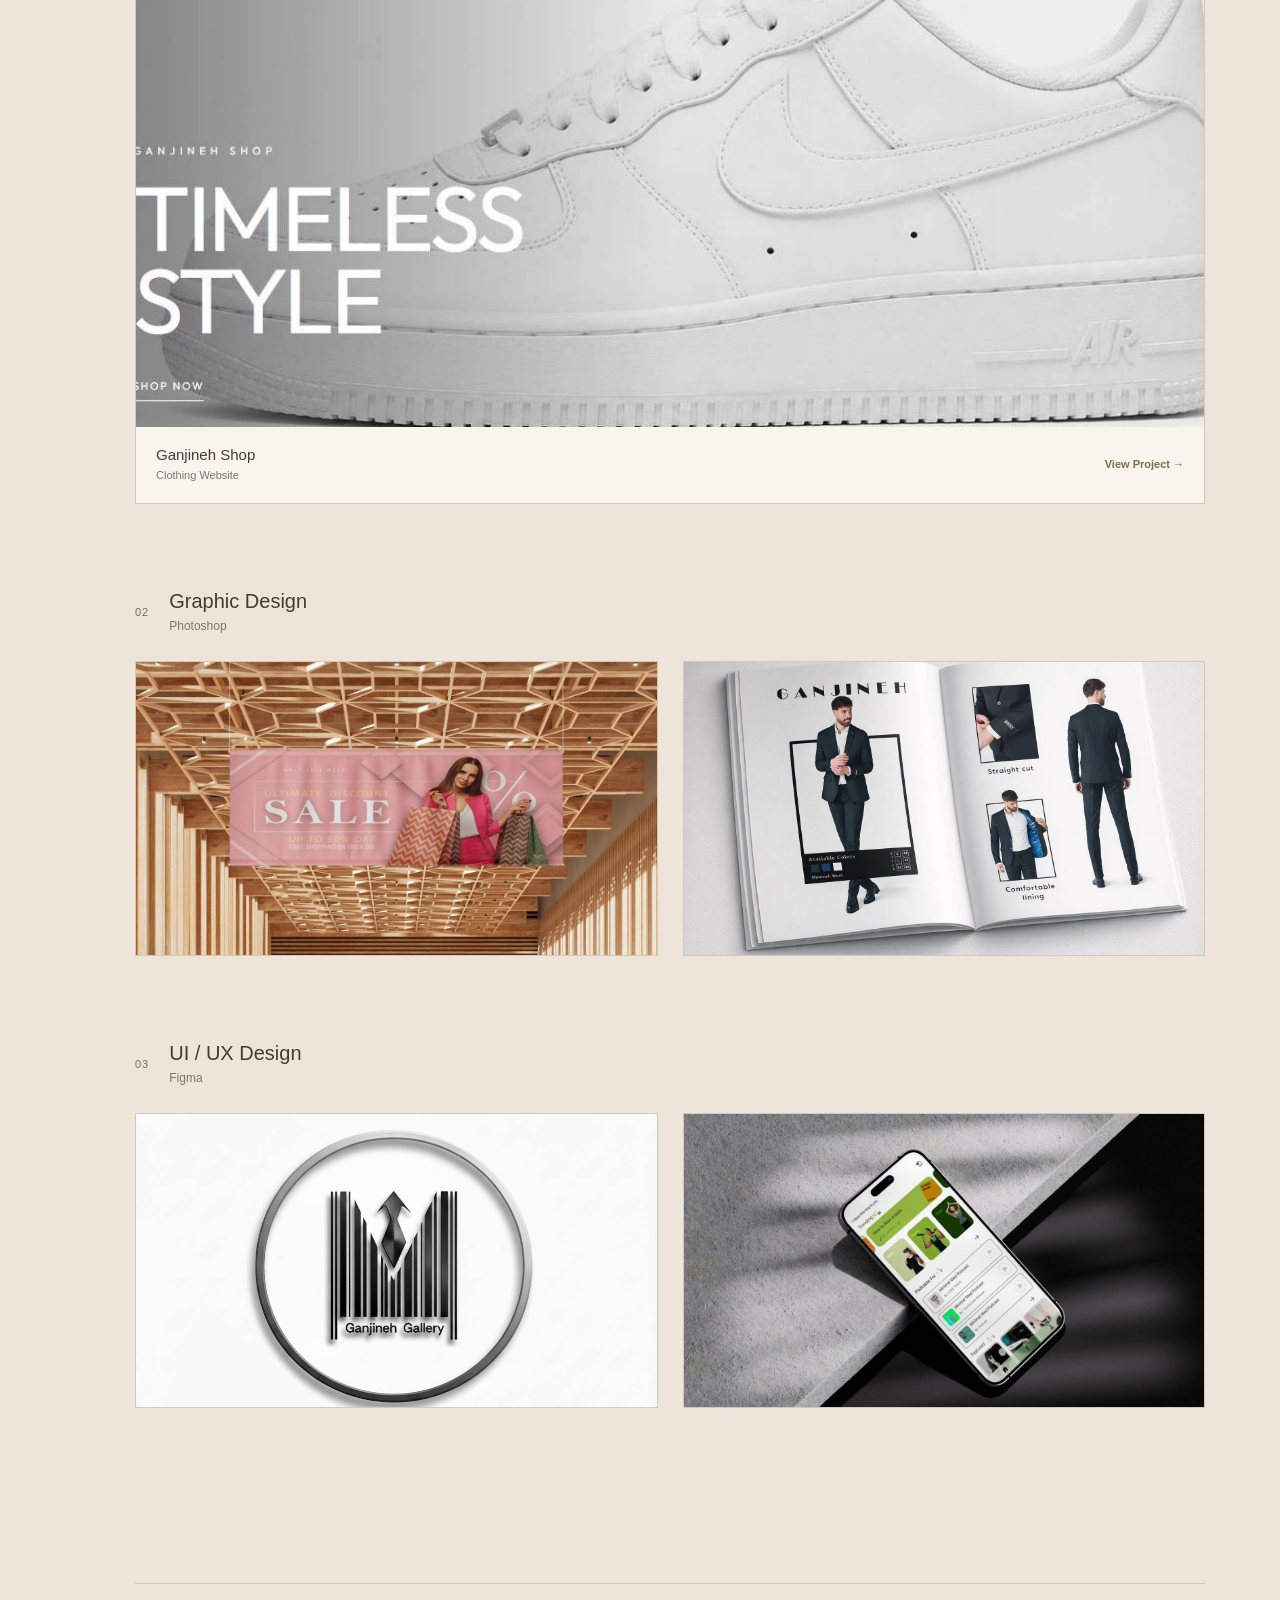
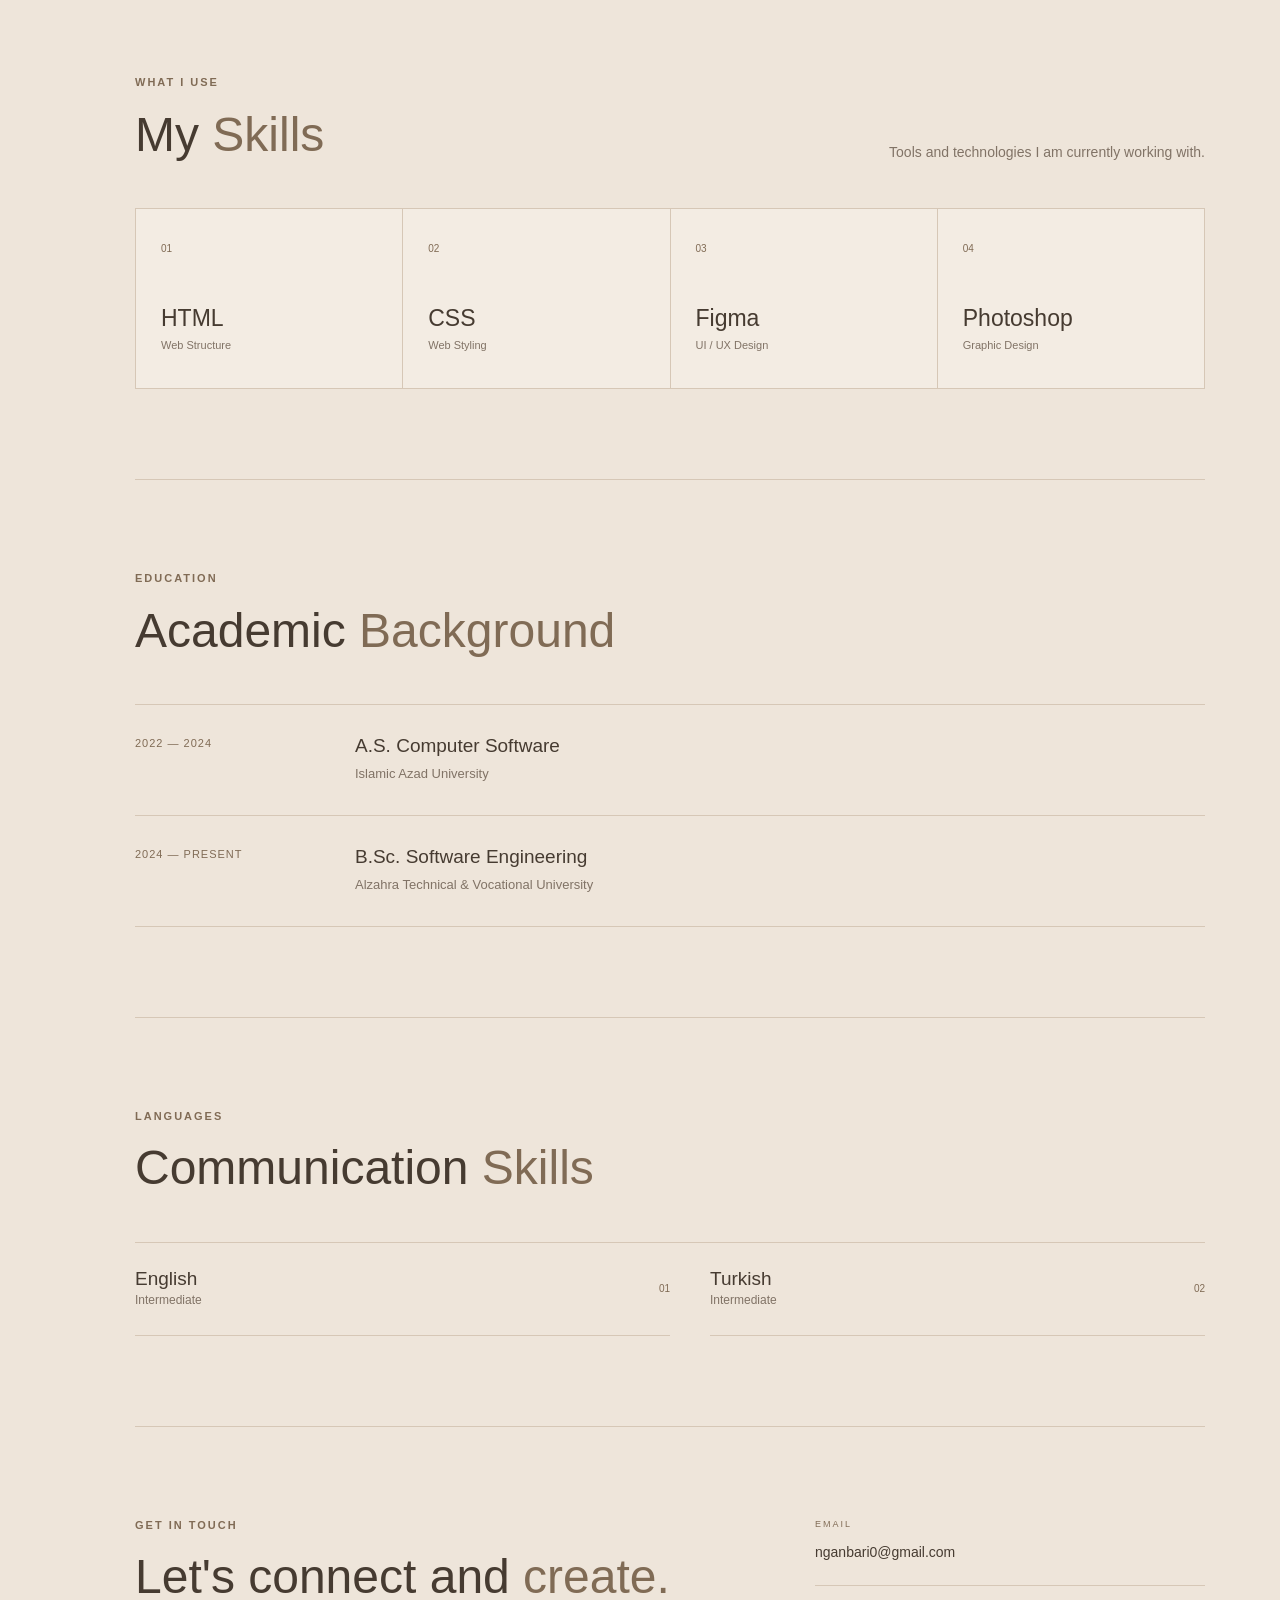
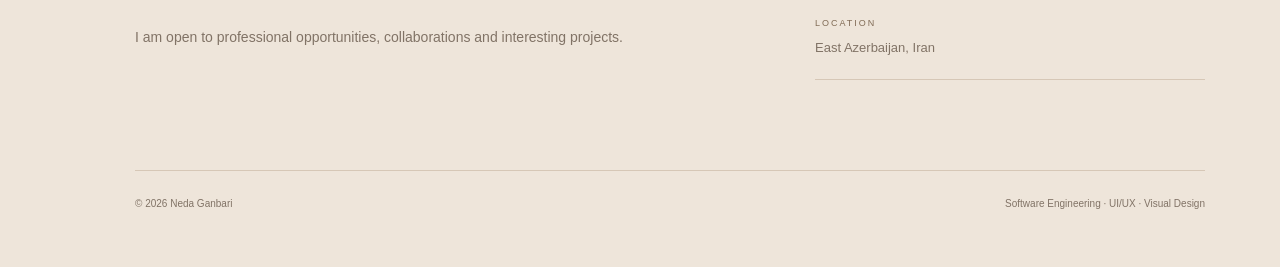
==== commit 66c3db1c: "Update index.html" ====
--- a/index.html
+++ b/index.html
@@ -392,7 +392,7 @@
                                 </span>
 
                                 <h3>
-                                    Interface Design
+                                   Logo Design
                                 </h3>
 
                                 <p>
--- a/style.css
+++ b/style.css
@@ -677,7 +677,7 @@
 
     width: 100%;
 
-    /* aspect-ratio: 16 / 9; */
+    aspect-ratio: 16 / 9;
 
     object-fit: cover;
 
@@ -1598,4 +1598,4 @@
 
     }
 
-}+}
